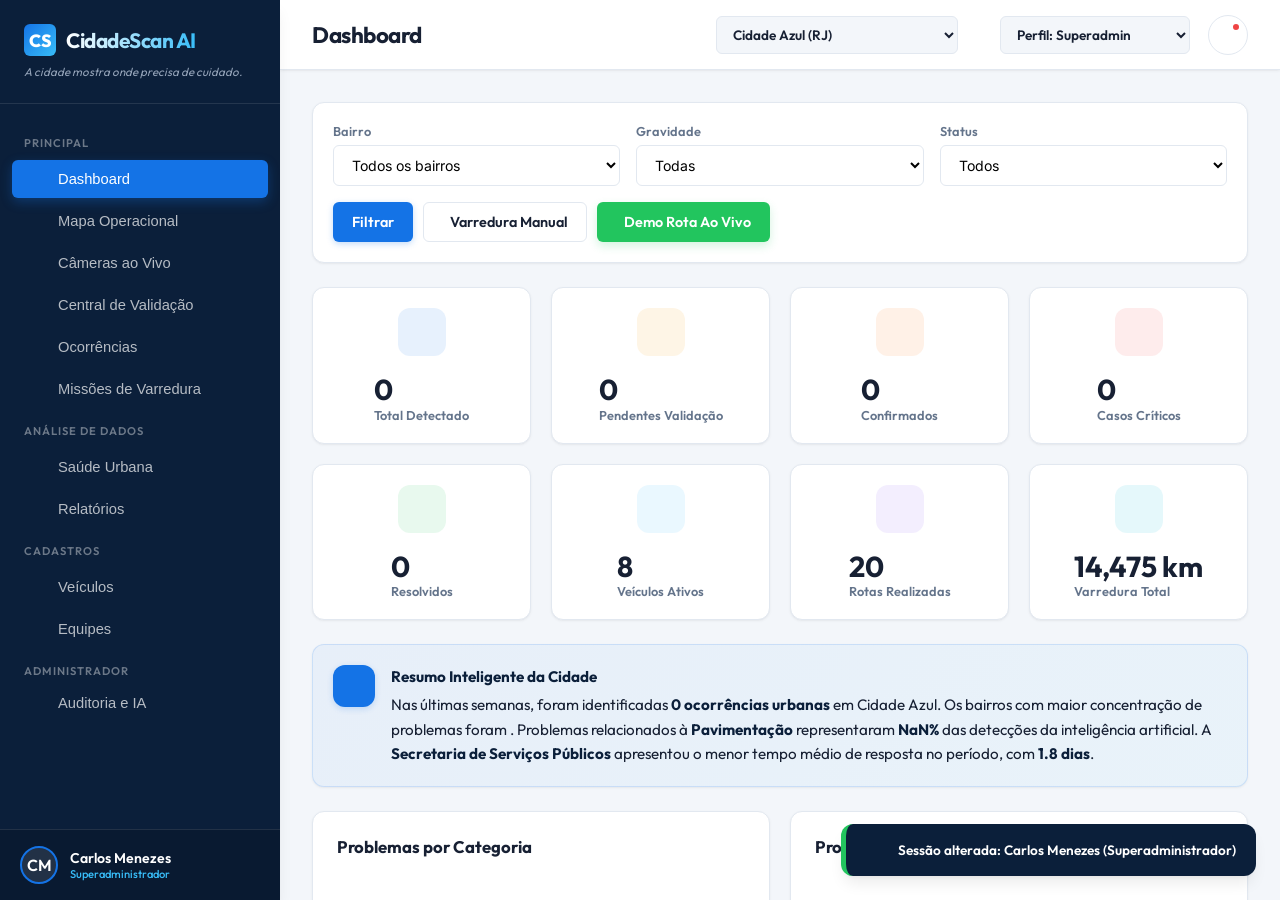
==== index.html @ 6a7d1aaa "Add files via upload" ====
<!DOCTYPE html>
<html lang="pt-BR">
<head>
  <meta charset="UTF-8">
  <meta name="viewport" content="width=device-width, initial-scale=1.0">
  <title>CidadeScan AI - Inspeção Urbana Inteligente</title>
  
  <!-- CSS Global -->
  <link rel="stylesheet" href="app.css">
  
  <!-- Leaflet Map CSS -->
  <link rel="stylesheet" href="https://unpkg.com/leaflet@1.9.4/dist/leaflet.css" />
  
  <!-- Fontes Google Outfit / Inter -->
  <link rel="preconnect" href="https://fonts.googleapis.com">
  <link rel="preconnect" href="https://fonts.gstatic.com" crossorigin>
</head>
<body>

  <!-- ================= TELAS DE LOGIN ================= -->
  <div id="login-screen" class="login-wrapper">
    <div class="login-card">
      <div class="login-logo">
        <div class="logo-icon">CS</div>
        <div class="logo-text">CidadeScan AI</div>
        <div class="logo-slogan" style="color: var(--color-text-sub);">A cidade mostra onde precisa de cuidado.</div>
      </div>
      
      <p style="font-size: 0.82rem; color: var(--color-text-sub); text-align: center; margin-bottom: 24px; line-height: 1.4;">
        A plataforma de inteligência artificial voltada para prefeituras municipais identificarem problemas urbanos automaticamente.
      </p>

      <form id="login-form">
        <div class="form-group" style="margin-bottom: 16px;">
          <label for="login-email">Perfil de Acesso (E-mail)</label>
          <select id="login-email" class="form-control" style="width: 100%;">
            <option value="admin@cidadescan.gov.br">admin@cidadescan.gov.br (Superadministrador)</option>
            <option value="luciana.porto@cidadescan.gov.br">luciana.porto@cidadescan.gov.br (Gestor Municipal)</option>
            <option value="roberto.obras@cidadescan.gov.br">roberto.obras@cidadescan.gov.br (Gestor Secretaria de Obras)</option>
            <option value="maria.servicos@cidadescan.gov.br">maria.servicos@cidadescan.gov.br (Gestor Secretaria de Serviços)</option>
            <option value="jorge.fiscal@cidadescan.gov.br">jorge.fiscal@cidadescan.gov.br (Fiscal ou Operador)</option>
          </select>
        </div>
        <div class="form-group" style="margin-bottom: 24px;">
          <label for="login-pass">Senha</label>
          <input type="password" id="login-pass" class="form-control" value="••••••••" disabled>
        </div>
        <div style="display:flex; justify-content:space-between; align-items:center; margin-bottom: 24px; font-size:0.85rem;">
          <label style="display:flex; align-items:center; gap:6px; cursor:pointer; color:var(--color-text-sub);">
            <input type="checkbox" checked> Lembrar-me
          </label>
          <a href="#" style="color:var(--color-primary); text-decoration:none; font-weight:600;">Esqueceu a senha?</a>
        </div>
        <button type="submit" class="btn btn-primary" style="width: 100%; padding: 12px;">Acessar Painel</button>
      </form>
    </div>
  </div>

  <!-- ================= LAYOUT PRINCIPAL DO PAINEL ================= -->
  <div id="app-main-layout" class="app-container" style="display: none;">
    
    <!-- MENU LATERAL (SIDEBAR) -->
    <aside class="sidebar">
      <div class="sidebar-header">
        <div class="logo-container">
          <div class="logo-icon">CS</div>
          <span class="logo-text">CidadeScan AI</span>
        </div>
        <div class="logo-slogan">A cidade mostra onde precisa de cuidado.</div>
      </div>

      <nav class="sidebar-menu">
        <div class="menu-section-title">Principal</div>
        <button class="menu-item active" data-tab="dashboard">
          <i class="lucide-layout-dashboard"></i> Dashboard
        </button>
        <button class="menu-item" data-tab="map">
          <i class="lucide-map"></i> Mapa Operacional
        </button>
        <button class="menu-item" data-tab="live-cameras">
          <i class="lucide-aperture"></i> Câmeras ao Vivo
        </button>
        <button class="menu-item" data-tab="validation">
          <i class="lucide-shield-alert"></i> Central de Validação
        </button>
        <button class="menu-item" data-tab="occurrences">
          <i class="lucide-list-todo"></i> Ocorrências
        </button>
        <button class="menu-item" data-tab="missions">
          <i class="lucide-target"></i> Missões de Varredura
        </button>

        <div class="menu-section-title">Análise de Dados</div>
        <button class="menu-item" data-tab="health">
          <i class="lucide-heart-pulse"></i> Saúde Urbana
        </button>
        <button class="menu-item" data-tab="reports">
          <i class="lucide-file-bar-chart2"></i> Relatórios
        </button>

        <div class="menu-section-title">Cadastros</div>
        <button class="menu-item" data-tab="vehicles">
          <i class="lucide-car"></i> Veículos
        </button>
        <button class="menu-item" data-tab="teams">
          <i class="lucide-users"></i> Equipes
        </button>

        <!-- SEÇÃO DO SUPERADMIN -->
        <div id="menu-section-superadmin" style="display: none;">
          <div class="menu-section-title">Administrador</div>
          <button class="menu-item" data-tab="superadmin">
            <i class="lucide-shield"></i> Auditoria e IA
          </button>
        </div>
      </nav>

      <!-- RODAPÉ DO MENU COM PERFIL DO USUÁRIO -->
      <div class="sidebar-footer">
        <div class="user-profile-summary">
          <div id="user-avatar" class="user-avatar">US</div>
          <div class="user-info-text">
            <span id="user-name" class="user-name">Usuário</span>
            <span id="user-role" class="user-role-badge">Perfil</span>
          </div>
        </div>
      </div>
    </aside>

    <!-- WRAPPER DO CONTEÚDO PRINCIPAL -->
    <main class="main-wrapper">
      
      <!-- TOP BAR / HEADER -->
      <header class="top-bar">
        <div class="page-title-section">
          <h1>Dashboard</h1>
        </div>

        <div class="top-bar-actions">
          
          <!-- Seletor de Municípios (Multi-prefeitura) -->
          <div class="custom-select-wrapper">
            <i class="lucide-building-2" style="width:16px;color:var(--color-primary);"></i>
            <select class="topbar-select" id="city-selector-select">
              <option value="1">Cidade Azul (RJ)</option>
              <option value="2" disabled>Mar de Vidro (SP) - Indisponível</option>
              <option value="3" disabled>Monte Claro (MG) - Indisponível</option>
            </select>
          </div>

          <!-- Seletor Rápido de Perfis (Fidelidade para Apresentação) -->
          <div class="custom-select-wrapper">
            <i class="lucide-user-cog" style="width:16px;color:var(--color-text-sub);"></i>
            <select class="topbar-select" id="profile-switcher-select">
              <option value="1">Perfil: Superadmin</option>
              <option value="2">Perfil: Gestor Municipal</option>
              <option value="3">Perfil: Gestor Obras</option>
              <option value="4">Perfil: Gestor Serviços</option>
              <option value="5">Perfil: Fiscal</option>
            </select>
          </div>

          <!-- Sino de Notificações -->
          <button class="notification-bell">
            <i class="lucide-bell" style="width:20px;height:20px;color:var(--color-text-main);"></i>
            <span class="bell-badge"></span>
          </button>
        </div>
      </header>

      <!-- CORPO DAS TELAS (SPA VIEWS) -->
      <section class="content-body">
        
        <!-- ================= ABE 1: DASHBOARD ================= -->
        <div id="view-dashboard" class="view-section active-view">
          
          <!-- Barra de Filtros Rápida -->
          <div class="filter-bar">
            <div class="form-group">
              <label for="filter-dashboard-neighborhood">Bairro</label>
              <select id="filter-dashboard-neighborhood" class="form-control">
                <option value="">Todos os bairros</option>
                <option value="Centro">Centro</option>
                <option value="Prainha">Prainha</option>
                <option value="Monte Alto">Monte Alto</option>
                <option value="Figueira">Figueira</option>
                <option value="Vila Nova">Vila Nova</option>
                <option value="Parque das Águas">Parque das Águas</option>
                <option value="Jardim Esperança">Jardim Esperança</option>
                <option value="Porto do Sol">Porto do Sol</option>
              </select>
            </div>
            <div class="form-group">
              <label for="filter-dashboard-severity">Gravidade</label>
              <select id="filter-dashboard-severity" class="form-control">
                <option value="">Todas</option>
                <option value="Baixa">Baixa</option>
                <option value="Média">Média</option>
                <option value="Alta">Alta</option>
                <option value="Crítica">Crítica</option>
              </select>
            </div>
            <div class="form-group">
              <label for="filter-dashboard-status">Status</label>
              <select id="filter-dashboard-status" class="form-control">
                <option value="">Todos</option>
                <option value="Detectada pela IA">Detectada</option>
                <option value="Aguardando validação">Aguardando Validação</option>
                <option value="Confirmada">Confirmada</option>
                <option value="Em atendimento">Em Atendimento</option>
                <option value="Resolvida">Resolvida</option>
              </select>
            </div>
            <div style="display:flex; gap:10px;">
              <button class="btn btn-primary" id="dashboard-apply-filters">Filtrar</button>
              <button class="btn btn-secondary" id="trigger-manual-sweep-modal">
                <i class="lucide-upload-cloud"></i> Varredura Manual
              </button>
              <button class="btn btn-success" id="trigger-auto-sweep-demo" style="box-shadow: 0 4px 10px rgba(34, 197, 94, 0.2);">
                <i class="lucide-play-circle"></i> Demo Rota Ao Vivo
              </button>
            </div>
          </div>

          <!-- Cards de Métricas Numericas -->
          <div class="grid-cols-4">
            <div class="card stat-card">
              <div class="stat-icon-container" style="background-color: rgba(20, 115, 230, 0.1); color: var(--color-primary);">
                <i class="lucide-eye"></i>
              </div>
              <div class="stat-info">
                <span class="stat-value" id="stat-total-detected">0</span>
                <span class="stat-label">Total Detectado</span>
              </div>
            </div>
            <div class="card stat-card">
              <div class="stat-icon-container" style="background-color: rgba(245, 158, 11, 0.1); color: var(--color-warning);">
                <i class="lucide-shield-alert"></i>
              </div>
              <div class="stat-info">
                <span class="stat-value" id="stat-pending-val">0</span>
                <span class="stat-label">Pendentes Validação</span>
              </div>
            </div>
            <div class="card stat-card">
              <div class="stat-icon-container" style="background-color: rgba(249, 115, 22, 0.1); color: var(--color-high);">
                <i class="lucide-check-square"></i>
              </div>
              <div class="stat-info">
                <span class="stat-value" id="stat-confirmed">0</span>
                <span class="stat-label">Confirmados</span>
              </div>
            </div>
            <div class="card stat-card">
              <div class="stat-icon-container" style="background-color: rgba(239, 68, 68, 0.1); color: var(--color-danger);">
                <i class="lucide-alert-octagon"></i>
              </div>
              <div class="stat-info">
                <span class="stat-value" id="stat-critical-active">0</span>
                <span class="stat-label">Casos Críticos</span>
              </div>
            </div>
            <div class="card stat-card">
              <div class="stat-icon-container" style="background-color: rgba(34, 197, 94, 0.1); color: var(--color-success);">
                <i class="lucide-award"></i>
              </div>
              <div class="stat-info">
                <span class="stat-value" id="stat-resolved">0</span>
                <span class="stat-label">Resolvidos</span>
              </div>
            </div>
            <div class="card stat-card">
              <div class="stat-icon-container" style="background-color: rgba(56, 189, 248, 0.1); color: var(--color-primary-light);">
                <i class="lucide-truck"></i>
              </div>
              <div class="stat-info">
                <span class="stat-value" id="stat-vehicles-active">0</span>
                <span class="stat-label">Veículos Ativos</span>
              </div>
            </div>
            <div class="card stat-card">
              <div class="stat-icon-container" style="background-color: rgba(139, 92, 246, 0.1); color: var(--color-purple);">
                <i class="lucide-navigation"></i>
              </div>
              <div class="stat-info">
                <span class="stat-value" id="stat-routes-total">0</span>
                <span class="stat-label">Rotas Realizadas</span>
              </div>
            </div>
            <div class="card stat-card">
              <div class="stat-icon-container" style="background-color: rgba(6, 182, 212, 0.1); color: var(--color-info);">
                <i class="lucide-map-pin"></i>
              </div>
              <div class="stat-info">
                <span class="stat-value" id="stat-km-total">0 km</span>
                <span class="stat-label">Varredura Total</span>
              </div>
            </div>
          </div>

          <!-- Resumo Inteligente -->
          <div class="smart-summary-box">
            <div class="smart-summary-icon">
              <i class="lucide-sparkles"></i>
            </div>
            <div class="smart-summary-text">
              <h4 style="font-weight: 700; margin-bottom: 4px; color: var(--color-primary-dark);">Resumo Inteligente da Cidade</h4>
              <p id="smart-summary-text-p">Processando relatório da inteligência artificial...</p>
            </div>
          </div>

          <!-- Gráficos -->
          <div class="grid-cols-2">
            <div class="card">
              <div class="card-header">
                <div class="card-title">Problemas por Categoria</div>
              </div>
              <div style="height: 280px; display: flex; align-items: center; justify-content: center;">
                <canvas id="chart-category"></canvas>
              </div>
            </div>
            <div class="card">
              <div class="card-header">
                <div class="card-title">Problemas por Bairro</div>
              </div>
              <div style="height: 280px;">
                <canvas id="chart-neighborhood"></canvas>
              </div>
            </div>
            <div class="card">
              <div class="card-header">
                <div class="card-title">Distribuição por Gravidade</div>
              </div>
              <div style="height: 280px; display: flex; align-items: center; justify-content: center;">
                <canvas id="chart-severity"></canvas>
              </div>
            </div>
            <div class="card">
              <div class="card-header">
                <div class="card-title">Evolução diária (Últimos 10 dias)</div>
              </div>
              <div style="height: 280px;">
                <canvas id="chart-evolution"></canvas>
              </div>
            </div>
          </div>
        </div>

        <!-- ================= ABA 2: MAPA OPERACIONAL ================= -->
        <div id="view-map" class="view-section">
          <div class="map-layout-container">
            <div class="map-wrapper-div">
              <!-- Filtros Flutuantes sobre o Mapa -->
              <div class="map-floating-filters">
                <button class="map-filter-btn active" data-filter="all">Ocorrências</button>
                <button class="map-filter-btn" data-filter="critical">Críticas</button>
                <button class="map-filter-btn" data-filter="routes">Rotas</button>
                <button class="map-filter-btn" data-filter="heat">Calor</button>
                <button class="map-filter-btn" data-filter="health">Saúde Urbana</button>
                <button class="map-filter-btn" data-filter="resolved">Resolvidas</button>
              </div>
              
              <!-- Container real do Leaflet -->
              <div id="leaflet-map-container" class="leaflet-map-element"></div>
            </div>

            <!-- Painel Lateral Exclusivo do Mapa -->
            <div class="map-side-panel" id="map-side-panel-el">
              <div class="map-side-panel-header">
                <h3 id="map-panel-title">Código Ocorrência</h3>
                <button class="modal-close" id="close-map-side-panel">&times;</button>
              </div>
              <div class="map-side-panel-body">
                
                <!-- Detalhes da imagem -->
                <div class="detail-img-container">
                  <img id="map-panel-img" src="" alt="Dano Urbano">
                  <span class="confidence-ribbon" id="map-panel-confidence">Confiança: 90%</span>
                </div>

                <!-- Status e Gravidade -->
                <div style="display:flex; justify-content:space-between; gap:10px;">
                  <div>
                    <div style="font-size:0.75rem; color:var(--color-text-sub); margin-bottom:4px; font-weight:600;">STATUS</div>
                    <span class="badge" id="map-panel-status">Status</span>
                  </div>
                  <div>
                    <div style="font-size:0.75rem; color:var(--color-text-sub); margin-bottom:4px; font-weight:600;">GRAVIDADE</div>
                    <span class="badge" id="map-panel-severity">Gravidade</span>
                  </div>
                </div>

                <!-- Detalhes Geográficos -->
                <div style="display:flex; flex-direction:column; gap:10px; font-size:0.85rem; border-top:1px solid var(--color-border); padding-top:12px;">
                  <div><strong>Categoria:</strong> <span id="map-panel-category">Tipo de problema</span></div>
                  <div><strong>Endereço:</strong> <span id="map-panel-addr">Rua, Número</span></div>
                  <div><strong>Bairro:</strong> <span id="map-panel-neighborhood">Bairro</span></div>
                  <div><strong>Secretaria Responsável:</strong> <span id="map-panel-dept">Secretaria</span></div>
                  <div><strong>Captura:</strong> <span id="map-panel-date">Data/Hora</span></div>
                  <div><strong>Origem:</strong> <span id="map-panel-vehicle">Veículo / Motorista</span></div>
                  <div><strong>Descrição IA:</strong> <span id="map-panel-desc" style="color:var(--color-text-sub); font-style:italic;">Descrição automática da visão computacional.</span></div>
                </div>

                <!-- Botões de Ação Dinâmicos -->
                <div style="display:flex; flex-direction:column; gap:10px; margin-top:10px; border-top:1px solid var(--color-border); padding-top:12px;">
                  
                  <!-- Visível se estiver Aguardando Validação -->
                  <div id="map-panel-validation-actions" style="display:none; gap:10px; width:100%;">
                    <button class="btn btn-success" id="map-panel-btn-approve" style="flex:1;">Confirmar</button>
                    <button class="btn btn-danger" id="map-panel-btn-reject" style="flex:1;">Rejeitar</button>
                  </div>

                  <button class="btn btn-primary" id="map-panel-os-btn">
                    <i class="lucide-file-text"></i> Criar Ordem de Serviço
                  </button>
                  
                  <button class="btn btn-success" id="map-panel-compare-btn" style="display:none;">
                    <i class="lucide-columns"></i> Comparar Antes e Depois
                  </button>

                  <button class="btn btn-secondary" id="map-panel-gmaps-btn">
                    <i class="lucide-external-link"></i> Abrir no Google Maps
                  </button>
                </div>

                <!-- Histórico Completo da Ocorrência -->
                <div style="margin-top:10px; border-top:1px solid var(--color-border); padding-top:12px;">
                  <h4 style="font-weight:700; font-size:0.9rem; margin-bottom:8px; color:var(--color-primary-dark);">Histórico</h4>
                  <div id="map-panel-history-list" style="display:flex; flex-direction:column; gap:6px;">
                    <!-- Preenchido via JS -->
                  </div>
                </div>

              </div>
            </div>
          </div>
        </div>

        <!-- ================= ABA CÂMERAS AO VIVO ================= -->
        <div id="view-live-cameras" class="view-section">
          <div class="card" style="padding: 20px; background: linear-gradient(135deg, var(--color-primary-dark), #1e293b); color: white;">
            <div style="display:flex; justify-content:space-between; align-items:center; flex-wrap:wrap; gap:16px;">
              <div>
                <h3 style="font-weight:700; font-size:1.3rem; display:flex; align-items:center; gap:8px;">
                  <i class="lucide-aperture" style="color:#38bdf8;"></i> Centro de Monitoramento (Câmeras ao Vivo)
                </h3>
                <p style="color:var(--color-muted); font-size:0.85rem; margin-top:4px;">
                  Visualização simultânea de transmissões em tempo real das câmeras de bordo da frota municipal.
                </p>
              </div>
              <div style="display:flex; align-items:center; gap:12px; flex-wrap:wrap;">
                <button class="btn btn-secondary" id="btn-toggle-local-webcam" style="padding:6px 12px; font-size:0.75rem; background-color:#1e293b; color:white; border-color:rgba(255,255,255,0.1); font-weight:700; display:flex; align-items:center; gap:6px;">
                  <i class="lucide-camera" style="width:14px;height:14px;"></i> Ativar Webcam (CAM-01)
                </button>
                <div style="display:flex; gap:12px; font-size:0.85rem; background-color:rgba(255,255,255,0.05); padding:8px 16px; border-radius:8px; border:1px solid rgba(255,255,255,0.1);">
                  <div style="display:flex; align-items:center; gap:6px;">
                    <span style="width:8px; height:8px; background-color:#22c55e; border-radius:50%; box-shadow:0 0 8px #22c55e; animation: blinkRec 1.5s infinite alternate;"></span>
                    <strong>6 Câmeras Ativas</strong>
                  </div>
                  <span style="color:rgba(255,255,255,0.2);">|</span>
                  <div>Frota Online: <strong style="color:#38bdf8;">6 de 10</strong></div>
                </div>
              </div>
            </div>
          </div>

          <!-- Grid de Câmeras -->
          <div class="grid-cols-3" id="live-cameras-grid-container">
            <!-- Preenchido dinamicamente via JS -->
          </div>
        </div>

        <!-- ================= ABA 3: CENTRAL DE VALIDAÇÃO ================= -->
        <div id="view-validation" class="view-section">
          <div class="validation-layout-container">
            
            <!-- Painel da Imagem à Esquerda -->
            <div class="validation-main-panel">
              <div class="validation-image-frame" id="validation-img-frame">
                <!-- Imagem com Bounding Box -->
              </div>
              <div class="pagination-container" style="border-radius: 0;">
                <button class="btn btn-secondary" id="val-btn-prev">Anterior</button>
                <span id="val-counter-text" style="font-weight:700;">Ocorrência 0 de 0</span>
                <button class="btn btn-secondary" id="val-btn-next">Próxima</button>
              </div>
            </div>

            <!-- Dados da Ocorrência e Controles à Direita -->
            <div class="validation-info-sidebar">
              <h3 style="font-weight:700; color:var(--color-primary-dark);">Detecção do Sistema</h3>
              <div style="font-family: monospace; font-size: 1.1rem; font-weight:700; color:var(--color-primary);" id="val-item-code">CS-XXXXXX</div>
              
              <div class="form-group">
                <label for="val-item-cat">Categoria Sugerida</label>
                <select id="val-item-cat" class="form-control">
                  <option value="Pavimentação">Pavimentação</option>
                  <option value="Limpeza Urbana">Limpeza Urbana</option>
                  <option value="Vegetação">Vegetação</option>
                  <option value="Sinalização">Sinalização</option>
                  <option value="Iluminação Pública">Iluminação Pública</option>
                  <option value="Calçadas e Acessibilidade">Calçadas e Acessibilidade</option>
                  <option value="Drenagem">Drenagem</option>
                  <option value="Patrimônio Público">Patrimônio Público</option>
                </select>
              </div>

              <div style="font-size:0.9rem;">
                <strong>Subcategoria sugerida:</strong> <span id="val-item-subcat">Subtipo</span>
              </div>

              <div class="form-group">
                <label for="val-item-severity">Gravidade Sugerida</label>
                <select id="val-item-severity" class="form-control">
                  <option value="Baixa">Baixa</option>
                  <option value="Média">Média</option>
                  <option value="Alta">Alta</option>
                  <option value="Crítica">Crítica</option>
                </select>
              </div>

              <div style="display:flex; flex-direction:column; gap:6px; font-size:0.85rem; border-top:1px solid var(--color-border); padding-top:12px;">
                <div><strong>Endereço:</strong> <span id="val-item-addr">Rua</span></div>
                <div><strong>Bairro:</strong> <span id="val-item-neighborhood">Bairro</span></div>
                <div><strong>Data:</strong> <span id="val-item-date">Data</span></div>
                <div><strong>Veículo Coletor:</strong> <span id="val-item-vehicle">Caminhão 01</span></div>
                <div><strong>Confiança IA:</strong> <span id="val-item-confidence" style="color:var(--color-success);font-weight:700;">0%</span></div>
              </div>

              <!-- Ações da Central -->
              <div style="display:flex; flex-direction:column; gap:10px; border-top:1px solid var(--color-border); padding-top:12px;">
                <button class="btn btn-success" id="val-btn-approve">
                  <i class="lucide-check"></i> Confirmar Detecção
                </button>
                <button class="btn btn-danger" id="val-btn-reject">
                  <i class="lucide-x"></i> Rejeitar (Falso Positivo)
                </button>
                <button class="btn btn-secondary" id="val-btn-duplicate">
                  <i class="lucide-copy"></i> Marcar como Duplicada
                </button>
              </div>

              <!-- Atalhos de Teclado -->
              <div class="keyboard-hints">
                <div style="font-weight: 700; margin-bottom: 8px;">Atalhos de Teclado Rápido</div>
                <div class="keyboard-hint-row"><span>Confirmar</span> <span class="key-cap">A</span></div>
                <div class="keyboard-hint-row"><span>Rejeitar</span> <span class="key-cap">R</span></div>
                <div class="keyboard-hint-row"><span>Duplicada</span> <span class="key-cap">D</span></div>
                <div class="keyboard-hint-row"><span>Navegar</span> <span class="key-cap">&larr;</span> / <span class="key-cap">&rarr;</span></div>
              </div>

            </div>

          </div>

          <!-- Empty State da Central de Validação -->
          <div id="validation-empty-state" style="display:none; flex-direction:column; align-items:center; justify-content:center; padding:80px; text-align:center;">
            <div style="width:70px; height:70px; border-radius:50%; background-color:rgba(34, 197, 94, 0.1); color:var(--color-success); display:flex; align-items:center; justify-content:center; font-size:2rem; margin-bottom:16px;">
              <i class="lucide-check"></i>
            </div>
            <h3 style="font-weight:700; color:var(--color-primary-dark); margin-bottom:8px;">Fila de Validação Vazia</h3>
            <p style="color:var(--color-text-sub); max-width:380px;">Excelente! Não há nenhuma nova ocorrência pendente de validação humana neste momento.</p>
          </div>
        </div>

        <!-- ================= ABA 4: OCORRÊNCIAS LISTA ================= -->
        <div id="view-occurrences" class="view-section">
          
          <!-- Filtros de Busca -->
          <div class="filter-bar">
            <div class="form-group" style="flex:2;">
              <label for="search-occ">Pesquisar por Código ou Rua</label>
              <input type="text" id="search-occ" class="form-control" placeholder="Buscar por ex: CS-2026005 ou Avenida Assunção...">
            </div>
            <div class="form-group">
              <label for="filter-occ-category">Categoria</label>
              <select id="filter-occ-category" class="form-control">
                <option value="">Todas</option>
                <option value="Pavimentação">Pavimentação</option>
                <option value="Limpeza Urbana">Limpeza Urbana</option>
                <option value="Vegetação">Vegetação</option>
                <option value="Sinalização">Sinalização</option>
                <option value="Iluminação Pública">Iluminação Pública</option>
                <option value="Calçadas e Acessibilidade">Calçadas e Acessibilidade</option>
                <option value="Drenagem">Drenagem</option>
                <option value="Patrimônio Público">Patrimônio Público</option>
              </select>
            </div>
            <div class="form-group">
              <label for="filter-occ-severity">Gravidade</label>
              <select id="filter-occ-severity" class="form-control">
                <option value="">Todas</option>
                <option value="Baixa">Baixa</option>
                <option value="Média">Média</option>
                <option value="Alta">Alta</option>
                <option value="Crítica">Crítica</option>
              </select>
            </div>
            <div class="form-group">
              <label for="filter-occ-status">Status</label>
              <select id="filter-occ-status" class="form-control">
                <option value="">Todos</option>
                <option value="Detectada pela IA">Detectada</option>
                <option value="Aguardando validação">Aguardando Validação</option>
                <option value="Confirmada">Confirmada</option>
                <option value="Em atendimento">Em Atendimento</option>
                <option value="Serviço executado">Serviço Executado</option>
                <option value="Resolvida">Resolvida</option>
              </select>
            </div>
          </div>

          <!-- Tabela -->
          <div class="table-wrapper">
            <table class="data-table">
              <thead>
                <tr>
                  <th>Código</th>
                  <th>Categoria / Subcategoria</th>
                  <th>Endereço / Bairro</th>
                  <th>Data Detecção</th>
                  <th>Gravidade</th>
                  <th>Status</th>
                  <th>Ações</th>
                </tr>
              </thead>
              <tbody id="occurrences-table-body">
                <!-- Preenchido via JS -->
              </tbody>
            </table>
            
            <!-- Controle Paginação -->
            <div class="pagination-container">
              <span id="occ-range-indicator">Exibindo 1-10 de 150 ocorrências</span>
              <div style="display:flex; align-items:center; gap:12px;">
                <button class="btn btn-secondary" id="occ-btn-prev" style="padding: 6px 12px;">Anterior</button>
                <span id="occ-page-indicator" style="font-weight:600;">Página 1 de 15</span>
                <button class="btn btn-secondary" id="occ-btn-next" style="padding: 6px 12px;">Próxima</button>
              </div>
            </div>
          </div>

        </div>

        <!-- ================= ABA 5: MISSÕES DE VARREDURA ================= -->
        <div id="view-missions" class="view-section">
          <div class="card" style="padding: 20px 24px; background: linear-gradient(135deg, var(--color-primary-dark), #1E293B); color:white;">
            <div style="display:flex; justify-content:space-between; align-items:center; flex-wrap:wrap; gap:15px;">
              <div>
                <h3 style="font-weight:700; font-size:1.3rem;">Planejador de Campanhas Urbanas</h3>
                <p style="color:var(--color-muted); font-size:0.85rem; margin-top:4px;">Crie e monitore missões de rastreamento urbano por bairros com coberturas de vias específicas.</p>
              </div>
              <button class="btn btn-primary" onclick="showToast('Criação de missões disponível no dashboard através da simulação automática.', 'info')">
                <i class="lucide-plus"></i> Nova Missão
              </button>
            </div>
          </div>
          
          <div class="grid-cols-3" id="missions-list-target">
            <!-- Preenchido via JS -->
          </div>
        </div>

        <!-- ================= ABA 6: SAÚDE URBANA (URBAN HEALTH SCORE) ================= -->
        <div id="view-health" class="view-section">
          <div class="card" style="padding:20px;">
            <div class="card-title" style="color:var(--color-primary-dark); font-size:1.2rem; margin-bottom:6px;">Saúde Urbana Cidade Azul</div>
            <p class="card-desc">As notas representam o índice de conservação geral de cada bairro variando de 0 (Crítico) a 100 (Excelente) com base na presença acumulada de problemas.</p>
          </div>

          <div class="grid-cols-4" id="health-scores-target">
            <!-- Preenchido via JS -->
          </div>
        </div>

        <!-- ================= ABA 7: RELATÓRIOS ================= -->
        <div id="view-reports" class="view-section">
          <div class="card">
            <div class="card-header">
              <div class="card-title"><i class="lucide-file-text"></i> Central de Exportação e Relatórios</div>
            </div>
            
            <div style="display:flex; flex-direction:column; gap:20px;">
              <p style="font-size:0.9rem; color:var(--color-text-sub);">Selecione o filtro desejado para gerar e exportar relatórios executivos para a prefeitura e secretarias municipais.</p>
              
              <div class="grid-cols-3" style="border-top:1px solid var(--color-border); padding-top:20px;">
                <div class="form-group">
                  <label>Tipo de Relatório</label>
                  <select class="form-control">
                    <option>Relatório Geral de Conservação da Cidade</option>
                    <option>Relatório por Secretaria e Tempo de Resposta</option>
                    <option>Ocorrências Críticas sem Solução por Bairro</option>
                    <option>Análise de Cobertura Territorial e Rotas Realizadas</option>
                  </select>
                </div>
                <div class="form-group">
                  <label>Período</label>
                  <select class="form-control">
                    <option>Últimos 30 dias</option>
                    <option>Últimos 90 dias</option>
                    <option>Este ano (2026)</option>
                    <option>Histórico Completo</option>
                  </select>
                </div>
                <div class="form-group">
                  <label>Secretaria Relacionada</label>
                  <select class="form-control">
                    <option>Todas as secretarias</option>
                    <option>Secretaria de Obras</option>
                    <option>Secretaria de Serviços Públicos</option>
                    <option>Secretaria de Meio Ambiente</option>
                    <option>Secretaria de Mobilidade Urbana</option>
                  </select>
                </div>
              </div>

              <div style="display:flex; gap:12px; margin-top:12px; border-top:1px solid var(--color-border); padding-top:20px;">
                <button class="btn btn-primary btn-export" data-format="PDF"><i class="lucide-file-pdf"></i> Gerar PDF e Imprimir</button>
                <button class="btn btn-success btn-export" data-format="Excel"><i class="lucide-sheet"></i> Exportar Planilha Excel</button>
                <button class="btn btn-secondary btn-export" data-format="CSV"><i class="lucide-file-code"></i> Exportar CSV</button>
              </div>
            </div>
          </div>
        </div>

        <!-- ================= ABA 8: VEÍCULOS ================= -->
        <div id="view-vehicles" class="view-section">
          <div class="grid-cols-3" id="vehicles-list-target">
            <!-- Preenchido via JS -->
          </div>
        </div>

        <!-- ================= ABA 9: EQUIPES ================= -->
        <div id="view-teams" class="view-section">
          <div class="grid-cols-3" id="teams-list-target">
            <!-- Preenchido via JS -->
          </div>
        </div>

        <!-- ================= ABA 10: CONFIGURAÇÕES E IA ================= -->
        <div id="view-superadmin" class="view-section">
          
          <div class="grid-cols-2">
            <!-- Bloco do Status do Modelo de Visão Computacional -->
            <div class="card">
              <div class="card-header">
                <div class="card-title">Gestão de Inteligência Artificial</div>
              </div>
              <div style="display:flex; flex-direction:column; gap:12px; font-size:0.88rem;">
                <div style="display:flex; justify-content:space-between; border-bottom:1px solid var(--color-border); padding-bottom:8px;">
                  <span><strong>Modelo ativo:</strong></span> <span style="color:var(--color-primary); font-weight:700;">YOLOv8x - Inspeção Urbana v2.4</span>
                </div>
                <div style="display:flex; justify-content:space-between; border-bottom:1px solid var(--color-border); padding-bottom:8px;">
                  <span><strong>Framework:</strong></span> <span>PyTorch / Roboflow Endpoint</span>
                </div>
                <div style="display:flex; justify-content:space-between; border-bottom:1px solid var(--color-border); padding-bottom:8px;">
                  <span><strong>Precisão Média (mAP):</strong></span> <span style="color:var(--color-success); font-weight:700;">91.4%</span>
                </div>
                <div style="display:flex; justify-content:space-between; border-bottom:1px solid var(--color-border); padding-bottom:8px;">
                  <span><strong>Tempo de Resposta Médio:</strong></span> <span>120 ms / frame</span>
                </div>
                <div style="display:flex; justify-content:space-between; border-bottom:1px solid var(--color-border); padding-bottom:8px;">
                  <span><strong>Desfoque LGPD (Rostos e Placas):</strong></span> <span style="color:var(--color-success);font-weight:700;">Simulado (Ativado)</span>
                </div>

                <div class="form-group" style="margin-top:10px;">
                  <label for="conf-threshold-range">Limiar de Confiança Mínimo (IA)</label>
                  <div style="display:flex; align-items:center; gap:12px;">
                    <input type="range" id="conf-threshold-range" min="30" max="95" value="70" style="flex:1;">
                    <span style="font-weight:700;">70%</span>
                  </div>
                </div>

                <button class="btn btn-secondary" onclick="showToast('Modelo de visão re-sincronizado!', 'success')" style="margin-top:10px;">
                  <i class="lucide-rotate-cw"></i> Recarregar Pesos do Modelo
                </button>
              </div>
            </div>

            <!-- Endpoint de API Doc -->
            <div class="card">
              <div class="card-header">
                <div class="card-title">Endpoint da API Integrada</div>
              </div>
              <div style="display:flex; flex-direction:column; gap:10px; font-size:0.85rem;">
                <p>O CidadeScan AI expõe um endpoint RESTful para integração de dashcams e câmeras terceirizadas:</p>
                <div style="background-color: var(--color-primary-dark); color:#38BDF8; font-family:monospace; padding:12px; border-radius:6px; font-size:0.78rem;">
                  POST /api/ai/analyze
                </div>
                <div><strong>Body (Multipart Form):</strong></div>
                <ul style="padding-left:16px; color:var(--color-text-sub); display:flex; flex-direction:column; gap:4px;">
                  <li><code>file</code>: Vídeo ou Imagem (MP4, JPG, PNG)</li>
                  <li><code>latitude</code>: GPS Latitude</li>
                  <li><code>longitude</code>: GPS Longitude</li>
                  <li><code>vehicle_id</code>: ID do veículo coletor</li>
                </ul>
              </div>
            </div>
          </div>

          <!-- Tabela de Logs LGPD -->
          <div class="card">
            <div class="card-header">
              <div class="card-title"><i class="lucide-clipboard-list"></i> Logs de Auditoria LGPD e Segurança</div>
            </div>
            <div class="table-wrapper">
              <table class="data-table">
                <thead>
                  <tr>
                    <th>Data / Hora</th>
                    <th>Operador</th>
                    <th>Ação Executada</th>
                    <th>IP / Origem</th>
                  </tr>
                </thead>
                <tbody id="audit-logs-table-body">
                  <!-- Preenchido via JS -->
                </tbody>
              </table>
            </div>
          </div>

        </div>

      </section>

      <!-- TOAST CONTAINER PARA NOTIFICAÇÕES -->
      <div id="toast-container" class="toast-container"></div>

    </main>

  </div>

  <!-- ================= MODAIS ================= -->

  <!-- 1. MODAL ORDEM DE SERVIÇO -->
  <div class="modal-backdrop" id="os-modal-backdrop">
    <div class="modal-container">
      <div class="modal-header">
        <h3>Criar Ordem de Serviço</h3>
        <button class="modal-close" id="close-os-modal">&times;</button>
      </div>
      <form id="os-form">
        <div class="modal-body" style="display:flex; flex-direction:column; gap:16px;">
          <p style="font-size:0.88rem; color:var(--color-text-sub);">
            Preencha os dados abaixo para despachar a equipe operacional e gerar a ordem de serviço oficial referente à ocorrência <strong id="os-occurrence-code">CS-XXXXXX</strong>.
          </p>

          <div style="background-color:var(--color-bg-gray); padding:12px; border-radius:8px; font-size:0.85rem; display:flex; flex-direction:column; gap:4px;">
            <div><strong>Problema:</strong> <span id="os-category">Pavimentação</span></div>
            <div><strong>Localização:</strong> <span id="os-address">Rua Assunção, Centro</span></div>
            <div><strong>Secretaria Vinculada:</strong> <span id="os-department">Secretaria de Obras</span></div>
            <div><strong>Equipe Padrão:</strong> <span id="os-team">Equipe Alpha Obras</span></div>
          </div>

          <div class="grid-cols-2">
            <div class="form-group">
              <label for="os-priority">Prioridade de Atendimento</label>
              <select id="os-priority" class="form-control" required>
                <option value="Urgente">Urgente (Imediato)</option>
                <option value="Alta">Alta (Até 24h)</option>
                <option value="Normal" selected>Normal (Manutenção programada)</option>
              </select>
            </div>
            <div class="form-group">
              <label for="os-date">Prazo para Execução</label>
              <input type="date" id="os-date" class="form-control" value="2026-07-15" required>
            </div>
          </div>

          <div class="form-group">
            <label for="os-desc">Instruções de Serviço</label>
            <textarea id="os-desc" class="form-control" rows="3" placeholder="Ex: Efetuar repavimentação asfáltica com uso de massa asfáltica quente..."></textarea>
          </div>
          
          <div class="form-group">
            <label for="os-material">Materiais Estimados</label>
            <input type="text" id="os-material" class="form-control" placeholder="Ex: 50kg de asfalto, brita, rolo compressor...">
          </div>
        </div>
        <div class="modal-footer">
          <button type="button" class="btn btn-secondary" onclick="document.getElementById('os-modal-backdrop').classList.remove('show')">Cancelar</button>
          <button type="submit" class="btn btn-primary">Gerar Ordem de Serviço</button>
        </div>
      </form>
    </div>
  </div>

  <!-- 2. MODAL COMPARADOR TEMPORAL (ANTES E DEPOIS) -->
  <div class="modal-backdrop" id="compare-modal-backdrop">
    <div class="modal-container modal-lg">
      <div class="modal-header">
        <h3>Evolução da Ocorrência - <span id="compare-item-code">CS-XXXX</span></h3>
        <button class="modal-close" id="close-compare-modal">&times;</button>
      </div>
      <div class="modal-body" style="display:flex; flex-direction:column; gap:20px;">
        <div id="compare-item-sub" style="font-weight:700; font-size:1.1rem; color:var(--color-primary-dark);">Pavimentação - Prainha</div>
        
        <!-- Container de Sobreposição de Imagem com Slider -->
        <div class="img-compare-container" id="compare-slider-container">
          
          <!-- Imagem de "Antes" (Fundo) -->
          <div class="img-compare-img img-compare-under">
            <img id="compare-img-before" src="" alt="Buraco original">
            <span class="img-compare-label left-label" id="compare-date-before">Antes</span>
          </div>

          <!-- Imagem de "Depois" (Sobreposta com largura dinâmica) -->
          <div class="img-compare-img img-compare-overlay" id="compare-after-wrapper" style="width: 50%;">
            <img id="compare-img-after" src="" alt="Rua reparada">
            <span class="img-compare-label right-label" id="compare-date-after">Depois</span>
          </div>

          <!-- Barra de controle deslizante horizontal -->
          <div class="img-compare-slider-bar" id="compare-slider-bar" style="left: 50%;">
            <div class="img-compare-slider-button">
              <i class="lucide-arrow-left-right" style="width:16px;"></i>
            </div>
          </div>

        </div>

        <div style="background-color: var(--color-bg-gray); padding:16px; border-radius:12px;">
          <h4 style="font-weight:700; font-size:0.95rem; margin-bottom:6px; color:var(--color-primary-dark);">Relatório de Comparação Temporal</h4>
          <p id="compare-details-text" style="font-size:0.88rem; color:var(--color-text-main); line-height:1.5;"></p>
        </div>

      </div>
      <div class="modal-footer">
        <button class="btn btn-secondary" onclick="document.getElementById('compare-modal-backdrop').classList.remove('show')">Fechar Comparador</button>
      </div>
    </div>
  </div>

  <!-- 3. MODAL VARREDURA MANUAL (SIMULADOR DE ANALISE IA) -->
  <div class="modal-backdrop" id="sweep-manual-modal-backdrop">
    <div class="modal-container">
      <div class="modal-header">
        <h3>Simular Nova Varredura (Análise IA)</h3>
        <button class="modal-close" id="close-manual-modal">&times;</button>
      </div>
      <form id="sweep-manual-form">
        <div class="modal-body" style="display:flex; flex-direction:column; gap:16px;">
          <p style="font-size:0.85rem; color:var(--color-text-sub);">
            Selecione uma imagem de bordo, o bairro correspondente e o veículo de coleta oficial para simular o upload e o processamento de imagens pela visão computacional.
          </p>

          <div class="form-group">
            <label for="sweep-manual-neighborhood">Bairro do Registro</label>
            <select id="sweep-manual-neighborhood" class="form-control" required>
              <option value="">Selecione um bairro</option>
              <option value="Centro">Centro</option>
              <option value="Prainha">Prainha</option>
              <option value="Monte Alto">Monte Alto</option>
              <option value="Vila Nova">Vila Nova</option>
              <option value="Jardim Esperança">Jardim Esperança</option>
            </select>
          </div>

          <div class="form-group">
            <label for="sweep-manual-vehicle">Veículo Coletor</label>
            <select id="sweep-manual-vehicle" class="form-control" required>
              <option value="1">Caminhão de Coleta 01</option>
              <option value="3">Viatura Fiscalização 05</option>
              <option value="7">Moto Coleta Rápida 01</option>
            </select>
          </div>

          <div class="form-group">
            <label for="sweep-manual-select-preset">Imagem da Câmera (Preset de Simulação)</label>
            <select id="sweep-manual-select-preset" class="form-control" required>
              <option value="">Selecione uma imagem para simular o upload</option>
              <option value="https://images.unsplash.com/photo-1515162305285-0293e4767cc2?w=600&auto=format&fit=crop&q=60">Pavimentação: Buraco na via</option>
              <option value="https://images.unsplash.com/photo-1611284446314-60a58ac0deb9?w=600&auto=format&fit=crop&q=60">Limpeza Urbana: Acúmulo de sacos de lixo</option>
              <option value="https://images.unsplash.com/photo-1508962914676-134849a727f0?w=600&auto=format&fit=crop&q=60">Vegetação: Mato alto na calçada</option>
            </select>
          </div>

          <!-- Preview da imagem -->
          <img id="sweep-manual-preview-img" src="" alt="Preview" style="width:100%; height:200px; object-fit:cover; border-radius:8px; display:none; border: 1px solid var(--color-border);">

          <!-- Progresso de Carregamento (Simulação) -->
          <div id="sweep-manual-progress-container" style="display:none; margin-top:10px;">
            <div style="font-size:0.8rem; font-weight:700; margin-bottom:6px; display:flex; justify-content:space-between;">
              <span>Visão Computacional Analisando Frames...</span>
              <span>Processando</span>
            </div>
            <div style="width:100%; height:8px; background-color:var(--color-bg-gray); border-radius:4px; overflow:hidden;">
              <div id="sweep-manual-progress-fill" style="width:0%; height:100%; background-color:var(--color-primary); transition: width 0.15s;"></div>
            </div>
          </div>

          <!-- Resultados Detecção (Simulados) -->
          <div id="sweep-manual-results" style="display:none; background-color:rgba(34, 197, 94, 0.05); border:1px solid rgba(34, 197, 94, 0.2); padding:16px; border-radius:8px;">
            <h4 style="font-weight:700; color:var(--color-success); font-size:0.95rem; margin-bottom:10px;">Detecção Efetuada com Sucesso</h4>
            <div style="font-size:0.85rem; display:flex; flex-direction:column; gap:6px;">
              <div><strong>Categoria IA:</strong> <span id="res-val-cat">Pavimentação</span></div>
              <div><strong>Subcategoria:</strong> <span id="res-val-sub">Buraco</span></div>
              <div><strong>Confiança IA:</strong> <span id="res-val-confidence" style="color:var(--color-success);font-weight:700;">94%</span></div>
              <div><strong>Endereço Estimado:</strong> <span id="res-val-addr">Rua</span></div>
              <div><strong>Gravidade Sugerida:</strong> <span id="res-val-severity">Alta</span></div>
            </div>
          </div>

        </div>
        <div class="modal-footer">
          <button type="button" class="btn btn-secondary" onclick="document.getElementById('sweep-manual-modal-backdrop').classList.remove('show'); resetManualSweepModal();">Cancelar</button>
          <button type="submit" class="btn btn-primary" id="sweep-manual-submit-btn">Enviar e Processar</button>
        </div>
      </form>
    </div>
  </div>

  <!-- 4. MODAL DEMONSTRAÇÃO AUTOMÁTICA (ROTA AO VIVO) -->
  <div class="modal-backdrop" id="sweep-auto-modal-backdrop">
    <div class="modal-container modal-lg">
      <div class="modal-header" style="background-color: var(--color-primary-dark); color:white; border-bottom-color: rgba(255,255,255,0.1);">
        <h3>Demonstração da Varredura Inteligente Automatizada</h3>
        <button class="modal-close" id="close-auto-modal" style="color:white;">&times;</button>
      </div>
      <div class="modal-body" style="background-color:#090D1A; color:white; padding:20px; overflow:hidden;">
        
        <p style="font-size:0.8rem; color:#94A3B8; margin-bottom:16px;">
          Esta demonstração simula o <strong>Caminhão de Coleta 01</strong> percorrendo vias da <strong>Prainha</strong> em tempo real, gravando vídeo e gerando detecções instantâneas no mapa operacional e Central de Validação.
        </p>

        <div class="simulation-screen-wrapper">
          
          <!-- Lado Esquerdo: Vídeo Telemetria de Borda e Mapa -->
          <div style="display:flex; flex-direction:column; gap:16px;">
            
            <!-- Feed da Câmera -->
            <div class="camera-feed-box">
              <img id="auto-sweep-feed-img" src="https://images.unsplash.com/photo-1544984243-ec57ea16fe25?w=600&auto=format&fit=crop&q=60" alt="Camera Feed">
              
              <!-- Elementos HUD -->
              <div class="camera-hud">
                <div class="hud-rec">
                  <div class="rec-dot"></div>
                  <span>LIVE FEED CAM 01</span>
                </div>
                <div class="hud-gps">
                  <span id="auto-sweep-hud-lat">LAT: -22.9660</span><br>
                  <span id="auto-sweep-hud-lng">LNG: -42.0230</span>
                </div>
                <div class="hud-telemetry">
                  <span>VEL: 32 km/h</span><br>
                  <span id="auto-sweep-hud-km">0.0 km</span>
                </div>
                
                <!-- Caixa de Detecção IA horizontal -->
                <div class="ai-bounding-box-sim" id="auto-sweep-overlay-box" style="display:none;">
                  <span class="ai-bounding-box-label">BURACO (94%)</span>
                </div>

                <!-- Laser Scanning Line -->
                <div class="laser-scanning-line"></div>
              </div>
            </div>

            <!-- Mapa Real Time Leaflet -->
            <div style="height:250px; border-radius:8px; overflow:hidden; border:1px solid rgba(255,255,255,0.1); position:relative;">
              <div id="auto-sweep-map" style="width:100%; height:100%; z-index:1;"></div>
            </div>

          </div>

          <!-- Lado Direito: Log de Detecções da IA em tempo real -->
          <div style="background-color:#0F172A; border-radius:8px; border:1px solid rgba(255,255,255,0.1); padding:16px; display:flex; flex-direction:column; overflow:hidden; height:686px;">
            <h4 style="font-weight:700; color:#38BDF8; font-size:0.9rem; margin-bottom:12px; border-bottom:1px solid rgba(255,255,255,0.1); padding-bottom:8px;">
              Logs da Inteligência Artificial
            </h4>
            <ul id="auto-sweep-log-list" style="list-style:none; display:flex; flex-direction:column; gap:8px; flex:1; overflow-y:auto; padding-right:4px;">
              <!-- Linhas de log inseridas dinamicamente -->
            </ul>
          </div>

        </div>

      </div>
      <div class="modal-footer" style="background-color: #090D1A; border-top-color: rgba(255,255,255,0.1);">
        <button class="btn btn-secondary" onclick="document.getElementById('sweep-auto-modal-backdrop').classList.remove('show'); stopAutoSweepSimulation();" style="background-color:#1E293B; color:white; border-color:rgba(255,255,255,0.15)">Parar e Fechar</button>
      </div>
    </div>
  </div>

  <!-- Semente e Lógica de Scripts -->
  <script src="mockData.js"></script>
  <!-- TensorFlow.js e COCO-SSD para Inteligência Artificial de Visão Computacional Real -->
  <script src="https://cdn.jsdelivr.net/npm/@tensorflow/tfjs@4.17.0/dist/tf.min.js"></script>
  <script src="https://cdn.jsdelivr.net/npm/@tensorflow-models/coco-ssd@2.2.3/dist/coco-ssd.min.js"></script>
  
  <!-- Leaflet Map JS -->
  <script src="https://unpkg.com/leaflet@1.9.4/dist/leaflet.js"></script>
  
  <!-- Chart.js para Relatórios -->
  <script src="https://cdn.jsdelivr.net/npm/chart.js"></script>
  
  <!-- Lucide Icons via CDN para iconografia moderna -->
  <script src="https://unpkg.com/lucide@latest"></script>
  <script>
    // Inicialização do Lucide
    document.addEventListener("DOMContentLoaded", function() {
      if (window.lucide) {
        window.lucide.createIcons();
      }
    });
  </script>
  
  <!-- App Core JS -->
  <script src="app.js"></script>
</body>
</html>
---- app.css ----
/* 
  CidadeScan AI - Folha de Estilos Centralizada (Design GovTech Premium)
*/

@import url('https://fonts.googleapis.com/css2?family=Outfit:wght@300;400;500;600;700;800&family=Inter:wght@300;400;500;600;700&display=swap');

:root {
  --font-primary: 'Outfit', 'Inter', sans-serif;
  --font-secondary: 'Inter', sans-serif;

  /* Cores Principais */
  --color-primary-dark: #0B1F3A; /* Azul-escuro institucional */
  --color-primary: #1473E6;      /* Azul tecnológico */
  --color-primary-light: #38BDF8;/* Azul-claro */
  --color-bg-gray: #F3F6FA;      /* Cinza de fundo */
  --color-white: #FFFFFF;
  --color-border: #E2E8F0;
  
  /* Textos */
  --color-text-main: #172033;
  --color-text-sub: #64748B;
  
  /* Estados e Severidades */
  --color-success: #22C55E;      /* Verde */
  --color-warning: #F59E0B;      /* Amarelo / Média */
  --color-danger: #EF4444;       /* Vermelho / Crítica */
  --color-high: #F97316;         /* Laranja / Alta */
  --color-info: #06B6D4;         /* Ciano / Drenagem */
  --color-purple: #8B5CF6;       /* Roxo / Calçadas */
  --color-pink: #EC4899;         /* Rosa / Patrimônio */
  --color-muted: #94A3B8;        /* Cinza / Validação */

  /* Sombras e Bordas */
  --radius-sm: 6px;
  --radius-md: 12px;
  --radius-lg: 18px;
  --radius-full: 9999px;
  --shadow-sm: 0 1px 3px 0 rgba(0, 0, 0, 0.05), 0 1px 2px -1px rgba(0, 0, 0, 0.05);
  --shadow-md: 0 4px 6px -1px rgba(0, 0, 0, 0.08), 0 2px 4px -2px rgba(0, 0, 0, 0.08);
  --shadow-lg: 0 10px 15px -3px rgba(0, 0, 0, 0.08), 0 4px 6px -4px rgba(0, 0, 0, 0.08);
  
  --transition: all 0.2s cubic-bezier(0.4, 0, 0.2, 1);
}

/* Reset Geral */
* {
  margin: 0;
  padding: 0;
  box-sizing: border-box;
}

body {
  font-family: var(--font-primary);
  background-color: var(--color-bg-gray);
  color: var(--color-text-main);
  overflow-x: hidden;
  height: 100vh;
}

/* Layout Estrutural */
.app-container {
  display: flex;
  height: 100vh;
  width: 100vw;
  overflow: hidden;
}

/* Sidebar */
.sidebar {
  width: 280px;
  background-color: var(--color-primary-dark);
  color: var(--color-white);
  display: flex;
  flex-direction: column;
  height: 100%;
  z-index: 10;
  flex-shrink: 0;
  box-shadow: var(--shadow-lg);
  position: relative;
}

.sidebar-header {
  padding: 24px;
  border-bottom: 1px solid rgba(255, 255, 255, 0.1);
  display: flex;
  flex-direction: column;
  gap: 4px;
}

.logo-container {
  display: flex;
  align-items: center;
  gap: 10px;
}

.logo-icon {
  width: 32px;
  height: 32px;
  background: linear-gradient(135deg, var(--color-primary), var(--color-primary-light));
  border-radius: var(--radius-sm);
  display: flex;
  align-items: center;
  justify-content: center;
  color: white;
  font-weight: 800;
  font-size: 1.1rem;
}

.logo-text {
  font-size: 1.3rem;
  font-weight: 700;
  letter-spacing: -0.5px;
  background: linear-gradient(to right, #FFFFFF, var(--color-primary-light));
  -webkit-background-clip: text;
  -webkit-text-fill-color: transparent;
}

.logo-slogan {
  font-size: 0.72rem;
  color: var(--color-muted);
  font-style: italic;
  margin-top: 4px;
}

.sidebar-menu {
  flex: 1;
  overflow-y: auto;
  padding: 20px 12px;
  display: flex;
  flex-direction: column;
  gap: 4px;
}

.sidebar-menu::-webkit-scrollbar {
  width: 4px;
}

.sidebar-menu::-webkit-scrollbar-thumb {
  background: rgba(255, 255, 255, 0.1);
  border-radius: 2px;
}

.menu-section-title {
  font-size: 0.7rem;
  text-transform: uppercase;
  letter-spacing: 1px;
  color: rgba(255, 255, 255, 0.4);
  padding: 12px 12px 6px;
  font-weight: 600;
}

.menu-item {
  display: flex;
  align-items: center;
  gap: 12px;
  padding: 10px 16px;
  color: rgba(255, 255, 255, 0.7);
  text-decoration: none;
  border-radius: var(--radius-sm);
  font-size: 0.92rem;
  font-weight: 500;
  transition: var(--transition);
  cursor: pointer;
  border: none;
  background: transparent;
  width: 100%;
  text-align: left;
}

.menu-item:hover {
  background-color: rgba(255, 255, 255, 0.05);
  color: var(--color-white);
}

.menu-item.active {
  background-color: var(--color-primary);
  color: var(--color-white);
  box-shadow: 0 4px 12px rgba(20, 115, 230, 0.3);
}

.menu-item i, .menu-item svg {
  width: 18px;
  height: 18px;
}

.sidebar-footer {
  padding: 16px 20px;
  border-top: 1px solid rgba(255, 255, 255, 0.1);
  background-color: rgba(0, 0, 0, 0.15);
}

.user-profile-summary {
  display: flex;
  align-items: center;
  gap: 12px;
}

.user-avatar {
  width: 38px;
  height: 38px;
  background-color: rgba(255, 255, 255, 0.1);
  border-radius: var(--radius-full);
  display: flex;
  align-items: center;
  justify-content: center;
  font-weight: 600;
  border: 2px solid var(--color-primary);
}

.user-info-text {
  display: flex;
  flex-direction: column;
  overflow: hidden;
}

.user-name {
  font-size: 0.88rem;
  font-weight: 600;
  white-space: nowrap;
  text-overflow: ellipsis;
  overflow: hidden;
}

.user-role-badge {
  font-size: 0.7rem;
  color: var(--color-primary-light);
  font-weight: 500;
}

/* Área de Conteúdo Principal */
.main-wrapper {
  display: flex;
  flex-direction: column;
  flex: 1;
  height: 100%;
  overflow: hidden;
}

/* Header */
.top-bar {
  height: 70px;
  background-color: var(--color-white);
  border-bottom: 1px solid var(--color-border);
  display: flex;
  align-items: center;
  justify-content: space-between;
  padding: 0 32px;
  flex-shrink: 0;
  z-index: 9;
  box-shadow: var(--shadow-sm);
}

.page-title-section h1 {
  font-size: 1.4rem;
  font-weight: 700;
  color: var(--color-text-main);
  letter-spacing: -0.5px;
}

.top-bar-actions {
  display: flex;
  align-items: center;
  gap: 18px;
}

/* Select de Cidades e Perfis */
.custom-select-wrapper {
  display: flex;
  align-items: center;
  gap: 8px;
}

.topbar-select {
  padding: 8px 12px;
  border-radius: var(--radius-sm);
  border: 1px solid var(--color-border);
  background-color: var(--color-bg-gray);
  font-family: var(--font-primary);
  font-size: 0.85rem;
  font-weight: 600;
  color: var(--color-text-main);
  outline: none;
  cursor: pointer;
  transition: var(--transition);
}

.topbar-select:hover {
  border-color: var(--color-primary);
}

/* Notificações no Topbar */
.notification-bell {
  position: relative;
  width: 40px;
  height: 40px;
  border-radius: var(--radius-full);
  border: 1px solid var(--color-border);
  display: flex;
  align-items: center;
  justify-content: center;
  cursor: pointer;
  transition: var(--transition);
  background: transparent;
}

.notification-bell:hover {
  background-color: var(--color-bg-gray);
}

.bell-badge {
  position: absolute;
  top: 6px;
  right: 6px;
  width: 10px;
  height: 10px;
  background-color: var(--color-danger);
  border-radius: var(--radius-full);
  border: 2px solid var(--color-white);
}

/* Telas (SPA Content) */
.content-body {
  flex: 1;
  overflow-y: auto;
  padding: 32px;
  position: relative;
}

.content-body::-webkit-scrollbar {
  width: 8px;
}

.content-body::-webkit-scrollbar-thumb {
  background: var(--color-border);
  border-radius: 4px;
}

.view-section {
  display: none;
  animation: fadeIn 0.25s ease-out;
  flex-direction: column;
  gap: 24px;
}

.view-section.active-view {
  display: flex;
}

@keyframes fadeIn {
  from { opacity: 0; transform: translateY(6px); }
  to { opacity: 1; transform: translateY(0); }
}

/* Grid & Layout Helpers */
.grid-cols-4 { display: grid; grid-template-columns: repeat(4, 1fr); gap: 20px; }
.grid-cols-3 { display: grid; grid-template-columns: repeat(3, 1fr); gap: 20px; }
.grid-cols-2 { display: grid; grid-template-columns: repeat(2, 1fr); gap: 20px; }
.grid-cols-12 { display: grid; grid-template-columns: repeat(12, 1fr); gap: 20px; }

@media (max-width: 1200px) {
  .grid-cols-4 { grid-template-columns: repeat(2, 1fr); }
  .grid-cols-3 { grid-template-columns: repeat(2, 1fr); }
}

@media (max-width: 768px) {
  .grid-cols-4, .grid-cols-3, .grid-cols-2 { grid-template-columns: 1fr; }
}

/* Cards */
.card {
  background-color: var(--color-white);
  border-radius: var(--radius-md);
  box-shadow: var(--shadow-sm);
  border: 1px solid var(--color-border);
  padding: 24px;
  display: flex;
  flex-direction: column;
  position: relative;
  overflow: hidden;
  transition: var(--transition);
}

.card-hover:hover {
  transform: translateY(-2px);
  box-shadow: var(--shadow-md);
}

.card-header {
  display: flex;
  justify-content: space-between;
  align-items: center;
  margin-bottom: 16px;
}

.card-title {
  font-size: 1.05rem;
  font-weight: 700;
  color: var(--color-text-main);
  display: flex;
  align-items: center;
  gap: 8px;
}

.card-desc {
  font-size: 0.85rem;
  color: var(--color-text-sub);
  margin-top: -8px;
  margin-bottom: 16px;
}

/* Estatísticas nos Cards */
.stat-card {
  padding: 20px;
  display: flex;
  align-items: center;
  gap: 16px;
}

.stat-icon-container {
  width: 48px;
  height: 48px;
  border-radius: var(--radius-md);
  display: flex;
  align-items: center;
  justify-content: center;
  font-size: 1.25rem;
  flex-shrink: 0;
}

.stat-info {
  display: flex;
  flex-direction: column;
}

.stat-value {
  font-size: 1.8rem;
  font-weight: 700;
  color: var(--color-text-main);
  line-height: 1.2;
}

.stat-label {
  font-size: 0.8rem;
  font-weight: 600;
  color: var(--color-text-sub);
}

/* Botões */
.btn {
  display: inline-flex;
  align-items: center;
  justify-content: center;
  gap: 8px;
  padding: 10px 18px;
  border-radius: var(--radius-sm);
  font-family: var(--font-primary);
  font-size: 0.9rem;
  font-weight: 600;
  cursor: pointer;
  transition: var(--transition);
  border: 1px solid transparent;
  outline: none;
  white-space: nowrap;
}

.btn-primary {
  background-color: var(--color-primary);
  color: var(--color-white);
  box-shadow: 0 2px 6px rgba(20, 115, 230, 0.25);
}

.btn-primary:hover {
  background-color: #0b5fbf;
}

.btn-secondary {
  background-color: var(--color-white);
  color: var(--color-text-main);
  border-color: var(--color-border);
}

.btn-secondary:hover {
  background-color: var(--color-bg-gray);
  border-color: var(--color-text-sub);
}

.btn-danger {
  background-color: var(--color-danger);
  color: var(--color-white);
}

.btn-danger:hover {
  background-color: #d32f2f;
}

.btn-success {
  background-color: var(--color-success);
  color: var(--color-white);
}

.btn-success:hover {
  background-color: #1b9e4b;
}

.btn-warning {
  background-color: var(--color-warning);
  color: var(--color-white);
}

.btn-warning:hover {
  background-color: #d97706;
}

.btn-icon {
  width: 36px;
  height: 36px;
  padding: 0;
  border-radius: var(--radius-sm);
}

/* Badges e Pílulas */
.badge {
  display: inline-flex;
  align-items: center;
  padding: 3px 8px;
  border-radius: var(--radius-full);
  font-size: 0.72rem;
  font-weight: 600;
  text-transform: uppercase;
}

.badge-low { background-color: rgba(34, 197, 94, 0.12); color: var(--color-success); }
.badge-medium { background-color: rgba(245, 158, 11, 0.12); color: var(--color-warning); }
.badge-high { background-color: rgba(249, 115, 22, 0.12); color: var(--color-high); }
.badge-critical { background-color: rgba(239, 68, 68, 0.12); color: var(--color-danger); }

.badge-detect { background-color: rgba(148, 163, 184, 0.12); color: var(--color-text-sub); }
.badge-validate { background-color: rgba(245, 158, 11, 0.12); color: #B45309; }
.badge-confirm { background-color: rgba(20, 115, 230, 0.12); color: var(--color-primary); }
.badge-resolved { background-color: rgba(34, 197, 94, 0.12); color: var(--color-success); }
.badge-progress { background-color: rgba(139, 92, 246, 0.12); color: var(--color-purple); }

/* Filtros e Formulários */
.filter-bar {
  background-color: var(--color-white);
  padding: 20px;
  border-radius: var(--radius-md);
  border: 1px solid var(--color-border);
  box-shadow: var(--shadow-sm);
  display: flex;
  flex-wrap: wrap;
  gap: 16px;
  align-items: flex-end;
}

.form-group {
  display: flex;
  flex-direction: column;
  gap: 6px;
  flex: 1;
  min-width: 150px;
}

.form-group label {
  font-size: 0.8rem;
  font-weight: 600;
  color: var(--color-text-sub);
}

.form-control {
  padding: 10px 14px;
  border-radius: var(--radius-sm);
  border: 1px solid var(--color-border);
  font-family: var(--font-secondary);
  font-size: 0.88rem;
  outline: none;
  background-color: var(--color-white);
  transition: var(--transition);
}

.form-control:focus {
  border-color: var(--color-primary);
  box-shadow: 0 0 0 3px rgba(20, 115, 230, 0.12);
}

/* Tabelas */
.table-wrapper {
  overflow-x: auto;
  border-radius: var(--radius-md);
  border: 1px solid var(--color-border);
  box-shadow: var(--shadow-sm);
  background-color: var(--color-white);
}

.data-table {
  width: 100%;
  border-collapse: collapse;
  text-align: left;
  font-size: 0.9rem;
}

.data-table th {
  background-color: #F8FAFC;
  padding: 14px 20px;
  font-weight: 600;
  color: var(--color-text-sub);
  border-bottom: 1px solid var(--color-border);
  font-size: 0.8rem;
  text-transform: uppercase;
  letter-spacing: 0.5px;
}

.data-table td {
  padding: 14px 20px;
  border-bottom: 1px solid var(--color-border);
  color: var(--color-text-main);
  vertical-align: middle;
}

.data-table tbody tr:last-child td {
  border-bottom: none;
}

.data-table tbody tr:hover td {
  background-color: #F8FAFC;
}

/* Paginação */
.pagination-container {
  display: flex;
  justify-content: space-between;
  align-items: center;
  padding: 16px 20px;
  background-color: var(--color-white);
  border-top: 1px solid var(--color-border);
  border-radius: 0 0 var(--radius-md) var(--radius-md);
  font-size: 0.85rem;
  color: var(--color-text-sub);
}

/* Modais */
.modal-backdrop {
  position: fixed;
  top: 0;
  left: 0;
  width: 100vw;
  height: 100vh;
  background-color: rgba(11, 31, 58, 0.55);
  backdrop-filter: blur(4px);
  display: none;
  align-items: center;
  justify-content: center;
  z-index: 1000;
  opacity: 0;
  transition: opacity 0.25s ease-out;
}

.modal-backdrop.show {
  display: flex;
  opacity: 1;
}

.modal-container {
  background-color: var(--color-white);
  border-radius: var(--radius-lg);
  box-shadow: var(--shadow-lg);
  width: 90%;
  max-width: 650px;
  max-height: 85vh;
  display: flex;
  flex-direction: column;
  overflow: hidden;
  transform: scale(0.95);
  transition: transform 0.25s cubic-bezier(0.34, 1.56, 0.64, 1);
}

.modal-backdrop.show .modal-container {
  transform: scale(1);
}

.modal-container.modal-lg {
  max-width: 950px;
}

.modal-header {
  padding: 20px 24px;
  border-bottom: 1px solid var(--color-border);
  display: flex;
  justify-content: space-between;
  align-items: center;
  background-color: var(--color-bg-gray);
}

.modal-header h3 {
  font-size: 1.2rem;
  font-weight: 700;
  color: var(--color-primary-dark);
}

.modal-close {
  background: transparent;
  border: none;
  font-size: 1.5rem;
  cursor: pointer;
  color: var(--color-text-sub);
  transition: var(--transition);
}

.modal-close:hover {
  color: var(--color-danger);
}

.modal-body {
  padding: 24px;
  overflow-y: auto;
  flex: 1;
}

.modal-footer {
  padding: 16px 24px;
  border-top: 1px solid var(--color-border);
  display: flex;
  justify-content: flex-end;
  gap: 12px;
  background-color: var(--color-bg-gray);
}

/* Mapa Operacional Específico */
.map-layout-container {
  display: flex;
  height: calc(100vh - 102px); /* 100vh - header - margin offsets */
  position: relative;
  border-radius: var(--radius-md);
  overflow: hidden;
  border: 1px solid var(--color-border);
  box-shadow: var(--shadow-sm);
  background-color: var(--color-white);
}

.map-wrapper-div {
  flex: 1;
  height: 100%;
  position: relative;
}

.leaflet-map-element {
  width: 100%;
  height: 100%;
  z-index: 1;
}

/* Filtros rápidos no mapa */
.map-floating-filters {
  position: absolute;
  top: 16px;
  left: 60px;
  z-index: 400;
  background-color: var(--color-white);
  padding: 8px 12px;
  border-radius: var(--radius-md);
  box-shadow: var(--shadow-md);
  border: 1px solid var(--color-border);
  display: flex;
  gap: 8px;
}

.map-filter-btn {
  padding: 6px 12px;
  border-radius: var(--radius-sm);
  font-size: 0.78rem;
  font-weight: 600;
  border: 1px solid var(--color-border);
  background-color: var(--color-bg-gray);
  color: var(--color-text-main);
  cursor: pointer;
  transition: var(--transition);
}

.map-filter-btn:hover {
  border-color: var(--color-primary);
}

.map-filter-btn.active {
  background-color: var(--color-primary);
  color: var(--color-white);
  border-color: var(--color-primary);
}

/* Painel Lateral do Mapa */
.map-side-panel {
  width: 400px;
  background-color: var(--color-white);
  border-left: 1px solid var(--color-border);
  height: 100%;
  z-index: 2;
  display: none;
  flex-direction: column;
  box-shadow: -4px 0 16px rgba(0, 0, 0, 0.05);
  animation: slideLeft 0.3s cubic-bezier(0.16, 1, 0.3, 1);
}

.map-side-panel.open {
  display: flex;
}

@keyframes slideLeft {
  from { transform: translateX(100%); }
  to { transform: translateX(0); }
}

.map-side-panel-header {
  padding: 16px 20px;
  border-bottom: 1px solid var(--color-border);
  display: flex;
  justify-content: space-between;
  align-items: center;
  background-color: var(--color-bg-gray);
}

.map-side-panel-body {
  flex: 1;
  overflow-y: auto;
  padding: 20px;
  display: flex;
  flex-direction: column;
  gap: 16px;
}

/* Ocorrência Detalhes - Imagem Ampliada */
.detail-img-container {
  width: 100%;
  height: 200px;
  border-radius: var(--radius-md);
  overflow: hidden;
  position: relative;
  background-color: #000;
}

.detail-img-container img {
  width: 100%;
  height: 100%;
  object-fit: cover;
}

.confidence-ribbon {
  position: absolute;
  top: 12px;
  right: 12px;
  background-color: rgba(11, 31, 58, 0.85);
  color: var(--color-primary-light);
  padding: 4px 8px;
  border-radius: var(--radius-sm);
  font-size: 0.72rem;
  font-weight: 700;
  backdrop-filter: blur(2px);
  border: 1px solid rgba(255, 255, 255, 0.15);
}

/* Central de Validação Estilos */
.validation-layout-container {
  display: grid;
  grid-template-columns: 1fr 380px;
  gap: 24px;
  height: calc(100vh - 180px);
}

.validation-main-panel {
  background-color: var(--color-white);
  border-radius: var(--radius-md);
  border: 1px solid var(--color-border);
  box-shadow: var(--shadow-sm);
  display: flex;
  flex-direction: column;
  overflow: hidden;
  height: 100%;
}

.validation-image-frame {
  flex: 1;
  background-color: #0F172A;
  position: relative;
  display: flex;
  align-items: center;
  justify-content: center;
  overflow: hidden;
}

.validation-image-frame img {
  max-width: 100%;
  max-height: 100%;
  object-fit: contain;
}

/* Bounding box no simulador e na validação */
.ai-bounding-box-sim {
  position: absolute;
  border: 3px solid var(--color-danger);
  background-color: rgba(239, 68, 68, 0.15);
  box-shadow: 0 0 12px rgba(239, 68, 68, 0.5);
  z-index: 10;
  cursor: pointer;
  transition: var(--transition);
  animation: pulseBox 2s infinite;
}

.ai-bounding-box-label {
  position: absolute;
  top: -24px;
  left: -3px;
  background-color: var(--color-danger);
  color: var(--color-white);
  font-size: 0.7rem;
  font-weight: 700;
  padding: 2px 6px;
  white-space: nowrap;
  border-radius: 3px 3px 0 0;
  text-transform: uppercase;
}

@keyframes pulseBox {
  0% { box-shadow: 0 0 4px rgba(239, 68, 68, 0.5); border-color: rgba(239, 68, 68, 0.8); }
  50% { box-shadow: 0 0 16px rgba(239, 68, 68, 0.85); border-color: rgba(239, 68, 68, 1); }
  100% { box-shadow: 0 0 4px rgba(239, 68, 68, 0.5); border-color: rgba(239, 68, 68, 0.8); }
}

.validation-info-sidebar {
  background-color: var(--color-white);
  border-radius: var(--radius-md);
  border: 1px solid var(--color-border);
  box-shadow: var(--shadow-sm);
  padding: 24px;
  display: flex;
  flex-direction: column;
  gap: 20px;
  height: 100%;
  overflow-y: auto;
}

.keyboard-hints {
  background-color: #F8FAFC;
  border-radius: var(--radius-sm);
  padding: 12px;
  border: 1px dashed var(--color-border);
  font-size: 0.78rem;
  color: var(--color-text-sub);
}

.keyboard-hint-row {
  display: flex;
  justify-content: space-between;
  margin-bottom: 6px;
}

.keyboard-hint-row:last-child {
  margin-bottom: 0;
}

.key-cap {
  background-color: var(--color-white);
  border: 1px solid var(--color-border);
  box-shadow: 0 2px 0 rgba(0, 0, 0, 0.05);
  border-radius: 4px;
  padding: 1px 6px;
  font-weight: 700;
  font-family: monospace;
  color: var(--color-text-main);
}

/* Slider Temporal Comparação */
.img-compare-container {
  position: relative;
  width: 100%;
  height: 380px;
  overflow: hidden;
  border-radius: var(--radius-md);
  border: 1px solid var(--color-border);
}

.img-compare-img {
  position: absolute;
  top: 0;
  left: 0;
  width: 100%;
  height: 100%;
  overflow: hidden;
}

.img-compare-img img {
  width: 100%;
  height: 380px;
  object-fit: cover;
  display: block;
}

.img-compare-overlay {
  width: 100%;
}

.img-compare-slider-bar {
  position: absolute;
  top: 0;
  bottom: 0;
  width: 4px;
  background-color: var(--color-white);
  cursor: ew-resize;
  z-index: 30;
  box-shadow: 0 0 10px rgba(0,0,0,0.5);
  left: 50%;
}

.img-compare-slider-button {
  position: absolute;
  top: 50%;
  left: 50%;
  transform: translate(-50%, -50%);
  width: 40px;
  height: 40px;
  background-color: var(--color-primary);
  border: 4px solid var(--color-white);
  border-radius: var(--radius-full);
  display: flex;
  align-items: center;
  justify-content: center;
  color: var(--color-white);
  font-size: 1.1rem;
  box-shadow: var(--shadow-md);
  pointer-events: none;
}

.img-compare-label {
  position: absolute;
  bottom: 12px;
  background-color: rgba(11, 31, 58, 0.8);
  color: var(--color-white);
  padding: 4px 10px;
  border-radius: var(--radius-sm);
  font-size: 0.75rem;
  font-weight: 600;
  z-index: 20;
}

.img-compare-label.left-label { left: 12px; }
.img-compare-label.right-label { right: 12px; }

/* Simulador de Varredura CSS */
.simulation-screen-wrapper {
  display: grid;
  grid-template-columns: 1fr 340px;
  gap: 20px;
}

.camera-feed-box {
  background-color: #020617;
  border-radius: var(--radius-md);
  border: 1px solid var(--color-border);
  height: 420px;
  position: relative;
  overflow: hidden;
  display: flex;
  align-items: center;
  justify-content: center;
}

.camera-feed-box img {
  width: 100%;
  height: 100%;
  object-fit: cover;
}

.camera-hud {
  position: absolute;
  top: 0;
  left: 0;
  width: 100%;
  height: 100%;
  z-index: 5;
  pointer-events: none;
  border: 2px solid rgba(56, 189, 248, 0.3);
  box-sizing: border-box;
}

.hud-rec {
  position: absolute;
  top: 20px;
  left: 20px;
  display: flex;
  align-items: center;
  gap: 8px;
  color: var(--color-danger);
  font-weight: 700;
  font-size: 0.85rem;
}

.rec-dot {
  width: 10px;
  height: 10px;
  background-color: var(--color-danger);
  border-radius: var(--radius-full);
  animation: blinkRec 1s infinite alternate;
}

@keyframes blinkRec {
  from { opacity: 0.2; }
  to { opacity: 1; }
}

.hud-gps {
  position: absolute;
  bottom: 20px;
  left: 20px;
  color: var(--color-primary-light);
  font-family: monospace;
  font-size: 0.8rem;
  background-color: rgba(11, 31, 58, 0.7);
  padding: 4px 8px;
  border-radius: 4px;
}

.hud-telemetry {
  position: absolute;
  top: 20px;
  right: 20px;
  color: var(--color-white);
  font-family: monospace;
  font-size: 0.8rem;
  background-color: rgba(11, 31, 58, 0.7);
  padding: 4px 8px;
  border-radius: 4px;
  text-align: right;
}

/* Linha de Scanner Laser */
.laser-scanning-line {
  position: absolute;
  top: 0;
  left: 0;
  width: 100%;
  height: 4px;
  background: linear-gradient(to right, transparent, var(--color-primary-light), transparent);
  box-shadow: 0 0 10px var(--color-primary-light), 0 0 20px var(--color-primary);
  z-index: 4;
  animation: scanLaser 3s infinite linear;
}

@keyframes scanLaser {
  0% { top: 0%; }
  50% { top: 100%; }
  100% { top: 0%; }
}

/* Painel de Saúde Urbana */
.score-badge-circle {
  width: 80px;
  height: 80px;
  border-radius: var(--radius-full);
  display: flex;
  align-items: center;
  justify-content: center;
  font-size: 1.8rem;
  font-weight: 800;
  color: var(--color-white);
  box-shadow: var(--shadow-md);
  margin: 0 auto 12px;
}

.score-green { background-color: var(--color-success); }
.score-yellow { background-color: var(--color-warning); }
.score-orange { background-color: var(--color-high); }
.score-red { background-color: var(--color-danger); }

/* Resumo Inteligente */
.smart-summary-box {
  background: linear-gradient(135deg, rgba(20, 115, 230, 0.05), rgba(56, 189, 248, 0.05));
  border: 1px solid rgba(20, 115, 230, 0.15);
  border-radius: var(--radius-md);
  padding: 20px;
  display: flex;
  gap: 16px;
  align-items: flex-start;
  box-shadow: var(--shadow-sm);
}

.smart-summary-icon {
  width: 42px;
  height: 42px;
  background-color: var(--color-primary);
  color: var(--color-white);
  border-radius: var(--radius-md);
  display: flex;
  align-items: center;
  justify-content: center;
  font-size: 1.2rem;
  flex-shrink: 0;
  box-shadow: 0 2px 6px rgba(20, 115, 230, 0.2);
}

.smart-summary-text {
  font-size: 0.95rem;
  line-height: 1.6;
  color: var(--color-text-main);
}

.smart-summary-text strong {
  color: var(--color-primary-dark);
}

/* Notificações Toasts */
.toast-container {
  position: fixed;
  bottom: 24px;
  right: 24px;
  z-index: 2000;
  display: flex;
  flex-direction: column;
  gap: 12px;
}

.toast {
  background-color: var(--color-primary-dark);
  color: var(--color-white);
  padding: 16px 20px;
  border-radius: var(--radius-md);
  box-shadow: var(--shadow-lg);
  display: flex;
  align-items: center;
  gap: 12px;
  min-width: 320px;
  max-width: 450px;
  border-left: 5px solid var(--color-primary);
  animation: slideInUp 0.3s cubic-bezier(0.16, 1, 0.3, 1);
  transform-origin: bottom;
}

.toast.toast-critical { border-left-color: var(--color-danger); }
.toast.toast-warning { border-left-color: var(--color-warning); }
.toast.toast-success { border-left-color: var(--color-success); }

@keyframes slideInUp {
  from { transform: translateY(100px) scale(0.9); opacity: 0; }
  to { transform: translateY(0) scale(1); opacity: 1; }
}

/* Simulador do Celular de Borda (mobile.html) */
.mobile-device-frame {
  width: 390px;
  height: 800px;
  border: 14px solid #1E293B;
  border-radius: 40px;
  background-color: #0F172A;
  box-shadow: 0 25px 50px -12px rgba(0, 0, 0, 0.4);
  position: relative;
  overflow: hidden;
  margin: 40px auto;
  display: flex;
  flex-direction: column;
}

.mobile-notch {
  position: absolute;
  top: 0;
  left: 50%;
  transform: translateX(-50%);
  width: 140px;
  height: 24px;
  background-color: #1E293B;
  border-bottom-left-radius: 16px;
  border-bottom-right-radius: 16px;
  z-index: 100;
}

.mobile-screen {
  flex: 1;
  display: flex;
  flex-direction: column;
  overflow: hidden;
  color: #F8FAFC;
  font-family: var(--font-secondary);
}

.mobile-header {
  padding: 30px 16px 12px;
  background-color: #1E293B;
  display: flex;
  justify-content: space-between;
  align-items: center;
  border-bottom: 1px solid rgba(255,255,255,0.05);
}

.mobile-body {
  flex: 1;
  overflow-y: auto;
  padding: 16px;
  display: flex;
  flex-direction: column;
  gap: 16px;
}

.mobile-footer {
  padding: 12px 16px 20px;
  background-color: #1E293B;
  border-top: 1px solid rgba(255,255,255,0.05);
}

.mobile-start-btn {
  width: 120px;
  height: 120px;
  border-radius: var(--radius-full);
  background: linear-gradient(135deg, var(--color-primary), #0b5fbf);
  color: white;
  border: 8px solid rgba(20, 115, 230, 0.2);
  font-weight: 700;
  font-size: 1.1rem;
  cursor: pointer;
  box-shadow: var(--shadow-lg);
  display: flex;
  align-items: center;
  justify-content: center;
  text-align: center;
  margin: 20px auto;
  transition: transform 0.2s;
}

.mobile-start-btn:active {
  transform: scale(0.95);
}

.mobile-start-btn.scanning {
  background: linear-gradient(135deg, var(--color-danger), #b91c1c);
  border-color: rgba(239, 68, 68, 0.2);
  animation: pulseScanButton 1.5s infinite;
}

@keyframes pulseScanButton {
  0% { transform: scale(1); box-shadow: 0 0 0 0 rgba(239, 68, 68, 0.5); }
  70% { transform: scale(1.05); box-shadow: 0 0 0 15px rgba(239, 68, 68, 0); }
  100% { transform: scale(1); box-shadow: 0 0 0 0 rgba(239, 68, 68, 0); }
}

.mobile-stat-row {
  display: grid;
  grid-template-columns: repeat(2, 1fr);
  gap: 12px;
}

.mobile-stat-box {
  background-color: rgba(255,255,255,0.04);
  border: 1px solid rgba(255,255,255,0.08);
  border-radius: var(--radius-md);
  padding: 12px;
  text-align: center;
}

/* Tela de login */
.login-wrapper {
  display: flex;
  align-items: center;
  justify-content: center;
  min-height: 100vh;
  background-color: var(--color-primary-dark);
  background-image: radial-gradient(circle at 10% 20%, rgba(20, 115, 230, 0.15) 0%, transparent 40%),
                    radial-gradient(circle at 90% 80%, rgba(56, 189, 248, 0.15) 0%, transparent 40%);
}

.login-card {
  width: 100%;
  max-width: 420px;
  background-color: var(--color-white);
  border-radius: var(--radius-lg);
  box-shadow: var(--shadow-lg);
  padding: 40px;
}

.login-logo {
  text-align: center;
  margin-bottom: 32px;
}

.login-logo .logo-icon {
  margin: 0 auto 12px;
  width: 48px;
  height: 48px;
  font-size: 1.6rem;
}

.login-logo .logo-text {
  font-size: 1.8rem;
  background: linear-gradient(to right, var(--color-primary-dark), var(--color-primary));
  -webkit-background-clip: text;
  -webkit-text-fill-color: transparent;
}
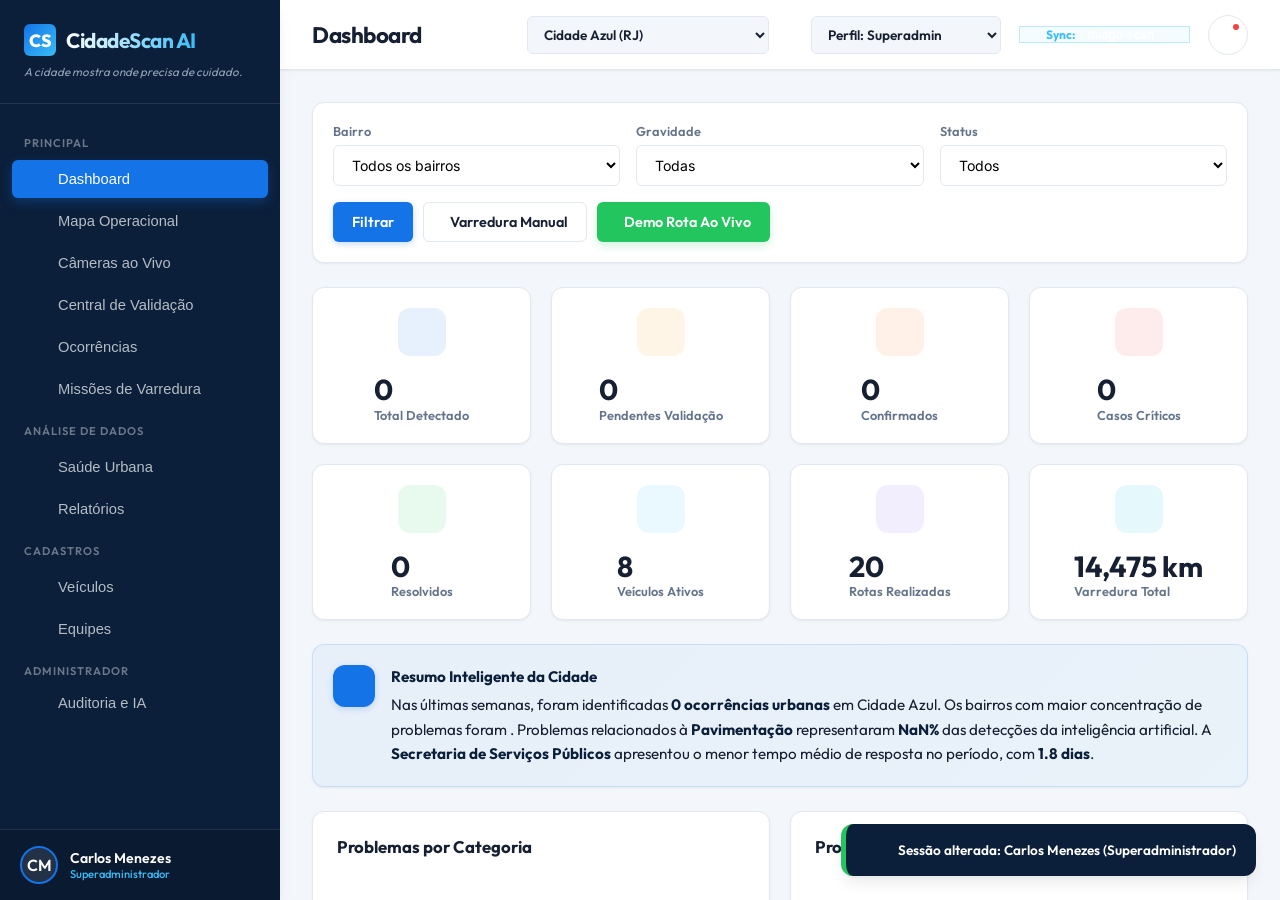
==== commit 1ab97434: "Add files via upload" ====
--- a/index.html
+++ b/index.html
@@ -158,6 +158,13 @@
               <option value="4">Perfil: Gestor Serviços</option>
               <option value="5">Perfil: Fiscal</option>
             </select>
+          </div>
+
+          <!-- Sincronização em Tempo Real via Nuvem -->
+          <div class="custom-select-wrapper" style="border: 1px solid rgba(56, 189, 248, 0.3); background-color: rgba(56, 189, 248, 0.05); padding-right:12px;">
+            <i class="lucide-refresh-cw" style="width:14px; color:#38bdf8;"></i>
+            <span style="font-size:0.75rem; color:#38bdf8; font-weight:700; margin-left:4px; margin-right:4px;">Sync:</span>
+            <input type="text" id="header-sync-code" value="thiago-scan" style="background:transparent; border:none; color:white; font-size:0.75rem; font-weight:800; width:90px; outline:none; text-transform:lowercase;" placeholder="código">
           </div>
 
           <!-- Sino de Notificações -->
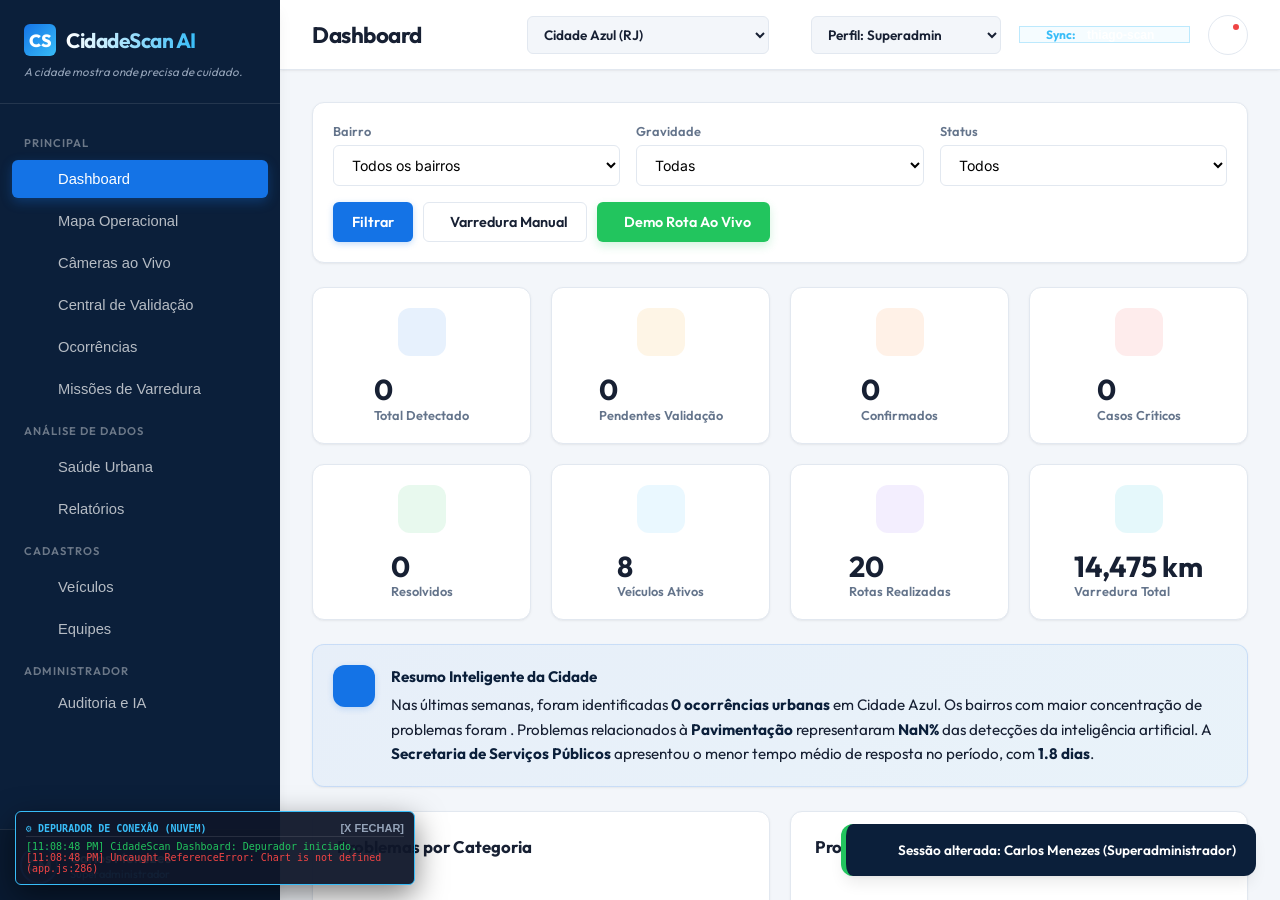
==== commit 458ec0cc: "Add files via upload" ====
--- a/index.html
+++ b/index.html
@@ -1089,6 +1089,15 @@
         <button class="btn btn-secondary" onclick="document.getElementById('sweep-auto-modal-backdrop').classList.remove('show'); stopAutoSweepSimulation();" style="background-color:#1E293B; color:white; border-color:rgba(255,255,255,0.15)">Parar e Fechar</button>
       </div>
     </div>
+  </div>
+
+  <!-- Console de Depuração CidadeScan -->
+  <div id="cidadescan-debug-panel" style="position:fixed; bottom:15px; left:15px; z-index:999999; background:rgba(15,23,42,0.95); border:1px solid #38bdf8; color:#f8fafc; font-family:monospace; font-size:10px; padding:10px; border-radius:6px; max-width:400px; width:90%; max-height:180px; overflow-y:auto; box-shadow:0 10px 30px rgba(0,0,0,0.5); pointer-events:auto; display:block;">
+    <div style="font-weight:700; color:#38bdf8; border-bottom:1px solid rgba(255,255,255,0.1); margin-bottom:4px; padding-bottom:2px; display:flex; justify-content:space-between; align-items:center;">
+      <span>⚙️ DEPURADOR DE CONEXÃO (NUVEM)</span>
+      <button onclick="this.parentElement.parentElement.style.display='none'" style="background:transparent; border:none; color:#94a3b8; cursor:pointer; font-weight:700; font-size:11px;">[X FECHAR]</button>
+    </div>
+    <div id="debug-logs" style="white-space:pre-wrap; max-height:140px; overflow-y:auto;"></div>
   </div>
 
   <!-- Semente e Lógica de Scripts -->
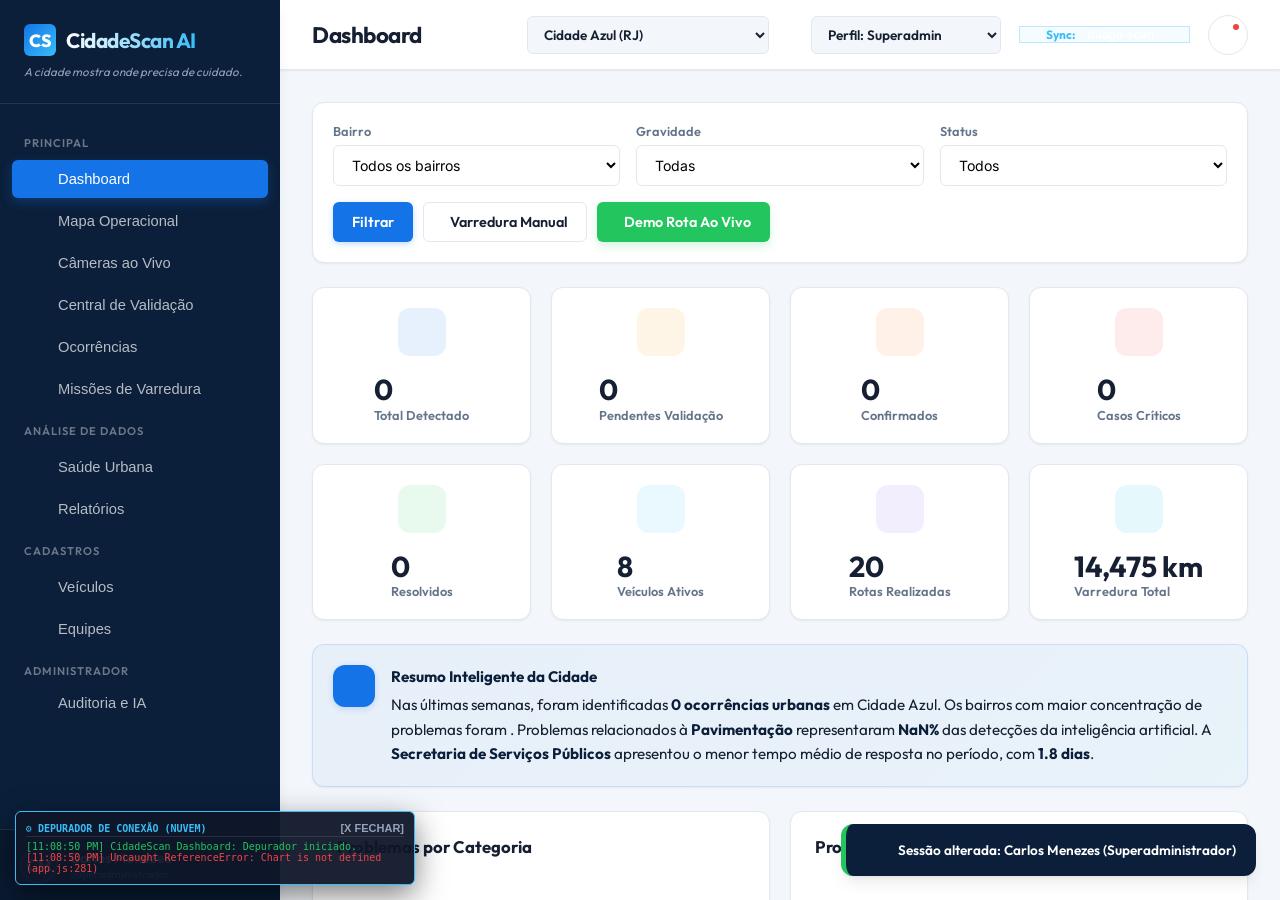
==== commit 5a7215a9: "Add files via upload" ====
--- a/index.html
+++ b/index.html
@@ -462,10 +462,10 @@
                 <div style="display:flex; gap:12px; font-size:0.85rem; background-color:rgba(255,255,255,0.05); padding:8px 16px; border-radius:8px; border:1px solid rgba(255,255,255,0.1);">
                   <div style="display:flex; align-items:center; gap:6px;">
                     <span style="width:8px; height:8px; background-color:#22c55e; border-radius:50%; box-shadow:0 0 8px #22c55e; animation: blinkRec 1.5s infinite alternate;"></span>
-                    <strong>6 Câmeras Ativas</strong>
+                    <strong id="live-cam-active-count">1 Câmera Ativa</strong>
                   </div>
                   <span style="color:rgba(255,255,255,0.2);">|</span>
-                  <div>Frota Online: <strong style="color:#38bdf8;">6 de 10</strong></div>
+                  <div id="live-cam-fleet-status">Frota Online: <strong style="color:#38bdf8;">1 de 1</strong></div>
                 </div>
               </div>
             </div>
